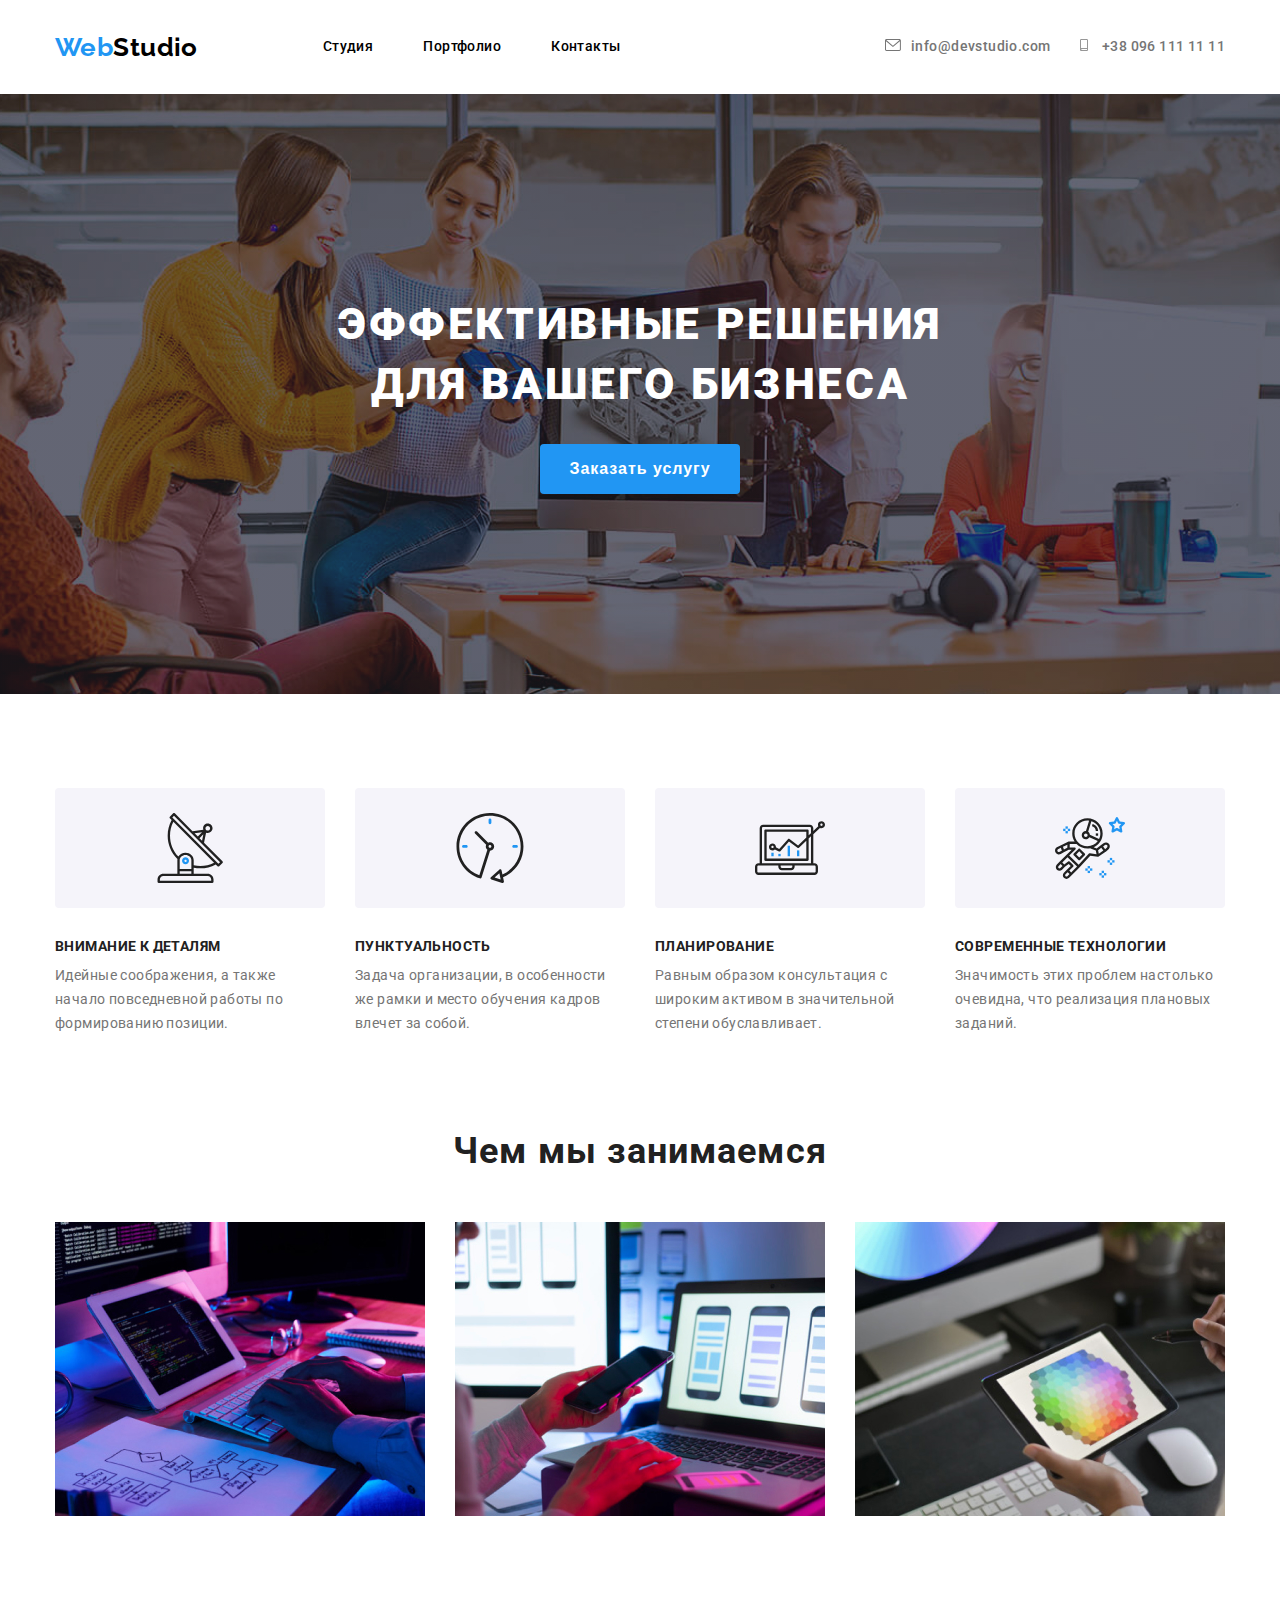
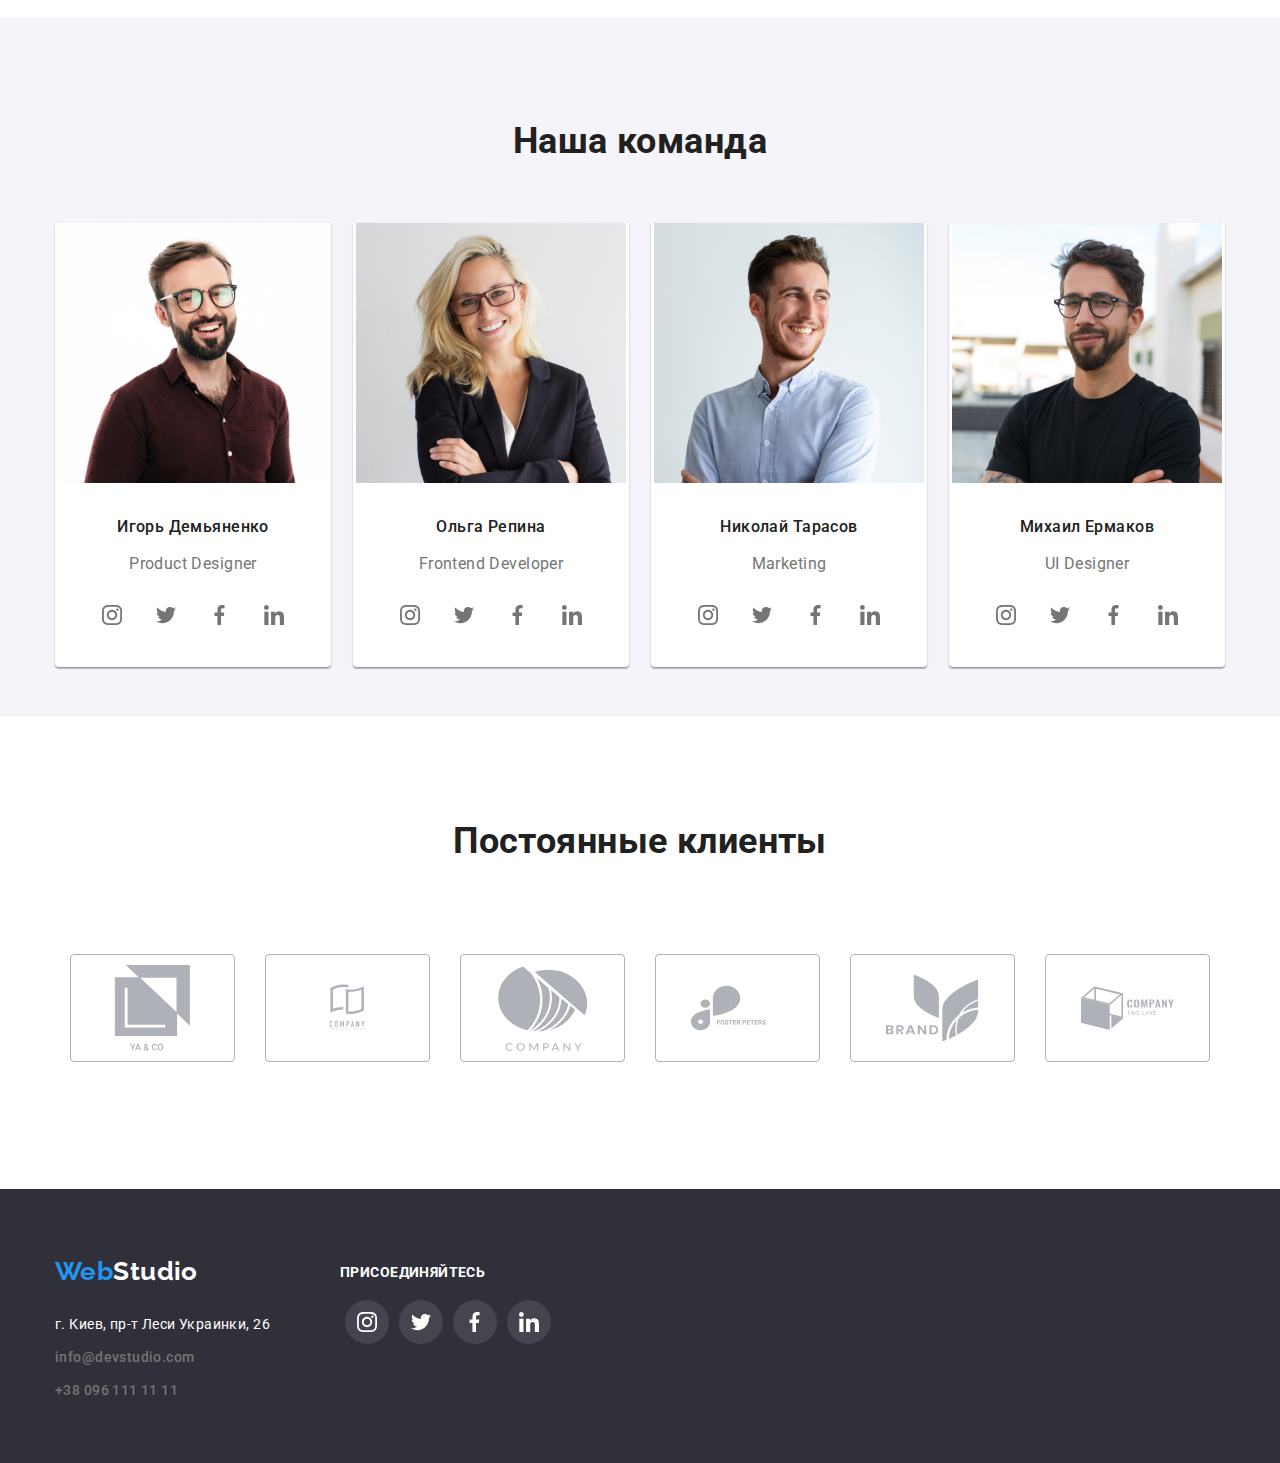
==== index.html @ 5dfc267c "Initial commit" ====
<!DOCTYPE html>
<html lang="en">
<head>
    <meta charset="UTF-8">
    <meta http-equiv="X-UA-Compatible" content="IE=edge">
    <meta name="viewport" content="width=device-width, initial-scale=1.0">
    <title>KekStudio v2</title>
    <link rel="preconnect" href="https://fonts.googleapis.com">
    <link rel="preconnect" href="https://fonts.gstatic.com" crossorigin>
    <link href="https://fonts.googleapis.com/css2?family=Raleway:wght@700&family=Roboto:wght@400;500;700;900&display=swap"
        rel="stylesheet">
    <link rel="stylesheet" href="./css/reset.css">
    <link rel="stylesheet" href="./css/styles.css">
</head>
<body>
    <!-- HEADER -->
    <header class="header">
        <div class="header-inside">
            <nav class="webstudio-inline">
                <a class="webstudio" href="./index.html"><span class="web-blue">Web</span>Studio</a>
                <ul class="navigation">
                    <li><a class="nav-item" href="">Студия</a></li>
                    <li><a class="nav-item" href="./portfolio.html">Портфолио</a></li>
                    <li><a class="nav-item" href="">Контакты</a></li>
                </ul>
            </nav>
            <ul class="address-header">
                <li><a class="email" href="mailto:info@devstudio.com"><svg class="svgsmall">
                    <use href="./img/svgs/sprunk.svg#icon-email"></use>
                </svg>info@devstudio.com</a></li>
                <li><a class="email" href="callto:380961111111"><svg class="svgsmall">
                    <use href="./img/svgs/sprunk.svg#icon-callto"></use>
                </svg>+38 096 111 11 11</a></li>
            </ul>
        </div>
    </header>
    <!-- SOLUTIONS FOR BUISNESS -->
    <section class="solutions">
        <div class="solutions-inside">
            <h1 class="solutions-text">Эффективные решения для вашего бизнеса</h1>
            <button class="solutions-button" type="button">Заказать услугу</button>
        </div>
    </section>
    <!-- WHAT WE DO -->

    <section class="whatWeDo">
        <div class="whatWeDo-inside">
            <!-- 4 horizontal texts -->
            <ul class="sometexts">
                <li class="sometexts-item">
                    <div class="sometexts-item-fill">
                        <svg class="horiz-texts-svgs">
                            <use href="./img/svgs/sprunk.svg#icon-Group1"></use>
                        </svg>
                    </div>
                    <h3 class="st-head">Внимание к деталям</h3>
                    <p>Идейные соображения, а также начало повседневной работы по формированию позиции.</p>
                </li>
                <li class="sometexts-item">
                    <div class="sometexts-item-fill">
                        <svg class="horiz-texts-svgs">
                            <use href="./img/svgs/sprunk.svg#icon-clock-11"></use>
                        </svg>
                    </div>
                    <h3 class="st-head">Пунктуальность</h3>
                    <p>Задача организации, в особенности же рамки и место обучения кадров влечет за собой.</p>
                </li>
                <li class="sometexts-item">
                    <div class="sometexts-item-fill">
                        <svg class="horiz-texts-svgs">
                            <use href="./img/svgs/sprunk.svg#icon-diagram-11"></use>
                        </svg>
                    </div>
                    <h3 class="st-head">Планирование</h3>
                    <p>Равным образом консультация с широким активом в значительной степени обуславливает.</p>
                </li>
                <li class="sometexts-item">
                    <div class="sometexts-item-fill">
                        <svg class="horiz-texts-svgs">
                            <use href="./img/svgs/sprunk.svg#icon-astronaut-11"></use>
                        </svg>
                    </div>
                    <h3 class="st-head">Современные технологии</h3>
                    <p>Значимость этих проблем настолько очевидна, что реализация плановых заданий.</p>
                </li>
                
            </ul>
            <!-- what we do text -->
            <h2 class="wwd-text">Чем мы занимаемся</h2>
            <!-- 3 pics -->
            <ul class="pics">
                <li><img src="./img/pics1.jpg" alt="pic" width="370"></li>
                <li><img src="./img/pics2.jpg" alt="pic" width="370"></li>
                <li><img src="./img/pics3.jpg" alt="r u rly read this" width="370"></li>
            </ul>
        </div>
    </section>
    <!-- DREAM TEAM -->
    <section class="dreamTeam">
        <div class="dreamTeam-inside">
            <h2 class="dt-text">Наша команда</h2>
            <ul class="bobs">
                <li class="bobs-item" >
                    <img src="./img/bob1.jpg" width="270" alt="kek">
                    <div class="bobs-text">   
                        <p class="bobs-header">Игорь Демьяненко</p>
                        <p class="bt-work">Product Designer</p>
                        <!-- social links list -->
                        <ul class="social-list">
                            <li class="sl-item">
                                <a href="#" class="social-list-link">
                                    <svg class="sl-class">
                                        <use href="./img/svgs/sprunk.svg#icon-instagram"></use>
                                    </svg>
                                </a>
                            </li>
                            <li class="sl-item">
                                <a href="#" class="social-list-link">
                                    <svg class="sl-class">
                                        <use href="./img/svgs/sprunk.svg#icon-twitter"></use>
                                    </svg>
                                </a>
                            </li>
                            <li class="sl-item">
                                <a href="#" class="social-list-link">
                                    <svg class="sl-class">
                                        <use href="./img/svgs/sprunk.svg#icon-fbook"></use>
                                    </svg>
                                </a>
                            </li>
                            <li class="sl-item">
                                <a href="#" class="social-list-link">
                                    <svg class="sl-class">
                                        <use href="./img/svgs/sprunk.svg#icon-linkedin"></use>
                                    </svg>
                                </a>
                            </li>
                        </ul>
                    </div>
                </li>
                <li class="bobs-item" >
                    <img src="./img/bob2.jpg" width="270" alt="heh">
                    <div class="bobs-text">
                    <p class="bobs-header">Ольга Репина</p>
                    <p class="bt-work">Frontend Developer</p>
                    <!-- social links list -->
                    <ul class="social-list">
                        <li class="sl-item">
                            <a href="#" class="social-list-link">
                                <svg class="sl-class">
                                    <use href="./img/svgs/sprunk.svg#icon-instagram"></use>
                                </svg>
                            </a>
                        </li>
                        <li class="sl-item">
                            <a href="#" class="social-list-link">
                                <svg class="sl-class">
                                    <use href="./img/svgs/sprunk.svg#icon-twitter"></use>
                                </svg>
                            </a>
                        </li>
                        <li class="sl-item">
                            <a href="#" class="social-list-link">
                                <svg class="sl-class">
                                    <use href="./img/svgs/sprunk.svg#icon-fbook"></use>
                                </svg>
                            </a>
                        </li>
                        <li class="sl-item">
                            <a href="#" class="social-list-link">
                                <svg class="sl-class">
                                    <use href="./img/svgs/sprunk.svg#icon-linkedin"></use>
                                </svg>
                            </a>
                        </li>
                    </ul>
                    </div>
                </li>
                <li class="bobs-item" >
                    <img src="./img/bob3.jpg" width="270" alt="mm">
                    <div class="bobs-text">
                    <p class="bobs-header">Николай Тарасов</p>
                    <p class="bt-work">Marketing</p>
                    <!-- social links list -->
                    <ul class="social-list">
                        <li class="sl-item">
                            <a href="#" class="social-list-link">
                                <svg class="sl-class">
                                    <use href="./img/svgs/sprunk.svg#icon-instagram"></use>
                                </svg>
                            </a>
                        </li>
                        <li class="sl-item">
                            <a href="#" class="social-list-link">
                                <svg class="sl-class">
                                    <use href="./img/svgs/sprunk.svg#icon-twitter"></use>
                                </svg>
                            </a>
                        </li>
                        <li class="sl-item">
                            <a href="#" class="social-list-link">
                                <svg class="sl-class">
                                    <use href="./img/svgs/sprunk.svg#icon-fbook"></use>
                                </svg>
                            </a>
                        </li>
                        <li class="sl-item">
                            <a href="#" class="social-list-link">
                                <svg class="sl-class">
                                    <use href="./img/svgs/sprunk.svg#icon-linkedin"></use>
                                </svg>
                            </a>
                        </li>
                    </ul>
                    </div>
                </li>
                <li class="bobs-item" >
                    <img src="./img/bob4.jpg" width="270" alt="no">
                    <div class="bobs-text">
                    <p class="bobs-header">Михаил Ермаков</p>
                    <p class="bt-work">UI Designer</p>
                    <!-- social links list -->
                    <ul class="social-list">
                        <li class="sl-item">
                            <a class="social-list-link" href="#">
                                <svg class="sl-class">
                                    <use href="./img/svgs/sprunk.svg#icon-instagram"></use>
                                </svg>
                            </a>
                        </li>
                        <li class="sl-item">
                            <a href="#" class="social-list-link">
                                <svg class="sl-class">
                                    <use href="./img/svgs/sprunk.svg#icon-twitter"></use>
                                </svg>
                            </a>
                        </li>
                        <li class="sl-item">
                            <a href="#" class="social-list-link">
                                <svg class="sl-class">
                                    <use href="./img/svgs/sprunk.svg#icon-fbook"></use>
                                </svg>
                            </a>
                        </li>
                        <li class="sl-item">
                            <a href="#" class="social-list-link">
                                <svg class="sl-class">
                                    <use href="./img/svgs/sprunk.svg#icon-linkedin"></use>
                                </svg>
                            </a>
                        </li>
                    </ul>
                    </div>
                </li>
            </ul>
        </div>
    </section>
    <!-- CLIENTS -->
    <section>
        <div>
            <h2 class="header-clients">Постоянные клиенты</h2>
            <ul class="clients-list">
                <li class="cl-list-item">
                    <svg class="clients-item">
                        <use href="./img/svgs/sprunk.svg#icon-company1"></use>
                    </svg>
                </li>
                <li class="cl-list-item">
                    <svg class="clients-item">
                        <use href="./img/svgs/sprunk.svg#icon-company2"></use>
                    </svg>
                </li>
                <li class="cl-list-item">
                    <svg class="clients-item">
                        <use href="./img/svgs/sprunk.svg#icon-company3"></use>
                    </svg>
                </li>
                <li class="cl-list-item">
                    <svg class="clients-item">
                        <use href="./img/svgs/sprunk.svg#icon-company4"></use>
                    </svg>
                </li>
                <li class="cl-list-item">
                    <svg class="clients-item">
                        <use href="./img/svgs/sprunk.svg#icon-company5"></use>
                    </svg>
                </li>
                <li class="cl-list-item">
                    <svg class="clients-item">
                        <use href="./img/svgs/sprunk.svg#icon-company6"></use>
                    </svg>
                </li>
            </ul>
        </div>
    </section>
    <!-- FOOTER -->
    <footer class="footer">
        <div class="footer-inside">
            <div class="footer-adresses">
                <a class="webstudio white" href="./index.html"><span class="web-blue">Web</span>Studio</a>
                <address class="address"><a class="white" href="https://www.google.com/maps/place/%D0%B1%D1%83%D0%BB.+%D0%9B%D0%B5%D1%81%D0%B8+%D0%A3%D0%BA%D1%80%D0%B0%D0%B8%D0%BD%D0%BA%D0%B8,+26,+%D0%9A%D0%B8%D0%B5%D0%B2,+02000/data=!4m2!3m1!1s0x40d4cf0e033ecbe9:0x57a4dffefec77da0?sa=X&ved=2ahUKEwjTja6EwPP2AhXPwosKHU-XCiwQ8gF6BAgHEAE">г. Киев, пр-т Леси Украинки, 26</a></address>
                <a class="email ending" href="mailto:info@devstudio.com">info@devstudio.com</a>
                <a class="email" href="callto:380961111111">+38 096 111 11 11</a>
            </div>
            <div class="footer-socials">
                <!-- social links list -->
                <p class="fsoc-text">присоединяйтесь</p>
                <ul class="social-list-footer">
                    <li class="sl-item-footer">
                        <a href="#" class="sl-link-footer">
                            <svg class="sl-class-footer">
                                <use href="./img/svgs/sprunk.svg#icon-instagram"></use>
                            </svg>
                        </a>
                    </li>
                    <li class="sl-item-footer">
                        <a href="#" class="sl-link-footer">
                            <svg class="sl-class-footer">
                                <use href="./img/svgs/sprunk.svg#icon-twitter"></use>
                            </svg>
                        </a>
                    </li>
                    <li class="sl-item-footer">
                        <a href="#" class="sl-link-footer">
                            <svg class="sl-class-footer">
                                <use href="./img/svgs/sprunk.svg#icon-fbook"></use>
                            </svg>
                        </a>
                    </li>
                    <li class="sl-item-footer">
                        <a href="#" class="sl-link-footer">
                            <svg class="sl-class-footer">
                                <use href="./img/svgs/sprunk.svg#icon-linkedin"></use>
                            </svg>
                        </a>
                    </li>
                </ul>
            </div>
        </div>
    </footer>
</body>
</html>
---- css/styles.css ----
/* HEADER */
:root {
  --blue-color: #2196f3;
  --gray-color: #757575;
}
body {
  font-family: "Roboto";
  font-size: 14px;
  line-height: 1.7;
  color: #757575;
  letter-spacing: 0.03em;
}
a {
  text-decoration: none;
  color: black;
}

.header {
  padding: 25px 0;
}

.header-inside {
  max-width: 1170px;
  margin: 0 auto;
  /* padding: 25px 0; */
  display: flex;
  justify-content: space-between;
  flex-wrap: wrap;
}
.webstudio-inline {
  display: flex;
  flex-wrap: wrap;
}
.webstudio {
  font-family: "Raleway";
  font-style: normal;
  font-weight: 700;
  font-size: 26px;
}
.web-blue {
  color: var(--blue-color);
}
.navigation {
  margin-left: 100px;
  display: flex;
  justify-content: space-between;
  align-items: center;
}
.nav-item {
  margin: 0 25px 0 25px;
  font-weight: 500;
  transition: 0.5s;
}
.nav-item:hover {
  color: var(--blue-color);
}
.address-header {
  color: var(--gray-color);
  width: 340px;
  display: flex;
  justify-content: space-between;
  align-items: center;
}
.email {
  color: var(--gray-color);
  transition: 0.5s;
  font-weight: 500;
}
.email:hover {
  color: var(--blue-color);
}
.email:hover .svgsmall {
  fill: var(--blue-color)
}
.svgsmall {
  width: 16px;
  height: 12px;
  display: inline;
  margin-right: 10px;
  transition: 0.5s;
  fill: var(--gray-color)
}
/* SOLUTIONS FOR BUISNESS */
.solutions {
  display: flex;
  justify-content: center;
  height: 600px;
  background: linear-gradient(rgba(47, 48, 58, 0.4), rgba(47, 48, 58, 0.4)), url(../img/bgi.jpg) center/cover no-repeat ;
  background-color: ;
  padding: 200px 0;
}
.solutions-inside {
  max-width: 700px;
  text-align: center;
}
.solutions-text {
  text-transform: uppercase;
  font-weight: 900;
  font-size: 44px;
  line-height: 60px;
  color: white;
  letter-spacing: 0.06em;
}
.solutions-button {
  background-color: var(--blue-color);
  color: white;
  font-weight: 700;
  font-size: 16px;
  width: 200px;
  height: 50px;
  letter-spacing: 0.06em;
  margin-top: 30px;
  cursor: pointer;
  border-radius: 4px;
  border: 0px;
}

/* WHAT WE DO */
.whatWeDo {
  padding-bottom: 94px;
}
.whatWeDo-inside {
  max-width: 1170px;
  margin: 0 auto;
  padding-top: 94px;
}
/* 4 hor texts */
.sometexts {
  display: flex;
  justify-content: space-between;
}
.sometexts-item {
  max-width: 270px;
}
.sometexts-item-fill {
  width: 270px;
  height: 120px;
  border-radius: 4px;
  background-color: #F5F4FA;
  display: flex;
  justify-content: center;
  align-items: center;
  margin-bottom: 30px;
  }
.horiz-texts-svgs {
  height: 70px;
  }
.icon {
  display: inline-block;
  width: 70px;
  height: 70px;
}
.st-head {
  margin-bottom: 10px;
  font-weight: 700;
  line-height: 16px;
  letter-spacing: 0.03em;
  text-transform: uppercase;
  color: #212121;
}
/* wh we do text*/
.wwd-text {
  font-weight: 700;
  font-size: 36px;
  line-height: 42px;
  text-align: center;
  letter-spacing: 0.03em;
  color: #212121;
  margin-top: 94px;
}
/* 3 pics */
.pics {
  flex-wrap: wrap;
  margin-top: 50px;
  display: flex;
  justify-content: space-between;
}
/* DREAM TEAM */
.dreamTeam {
  background-color: #f5f4fa;
  padding-top: 94px;
  padding-bottom: 50px;
}
.dreamTeam-inside {
  max-width: 1170px;
  margin: 0 auto;
}
.dt-text {
  font-weight: 700;
  font-size: 36px;
  color: #212121;
  text-align: center;
  margin: 0px 0 50px 0;
}
.bobs {
  display: flex;
  flex-wrap: wrap;
  justify-content: space-between;
}
.bobs-item {

  display: flex;
  flex-direction: column;
  align-items: center;
  width: fit-content;
  box-shadow: 0px 1px 3px rgba(0, 0, 0, 0.12), 0px 1px 1px rgba(0, 0, 0, 0.14),
    0px 2px 1px rgba(0, 0, 0, 0.2);
  border-radius: 0px 0px 4px 4px;
  background-color: white;
}
.bobs-header {
  font-weight: 500;
  font-size: 16px;
  color: #212121;
}
.bobs-text {
  display: flex;
  flex-direction: column;
  align-items: center;
  padding: 30px 30px;
}
.bt-work {
  font-size: 16px;
  margin-top: 10px;
}
.social-list {
  margin-top: 16px;
  display: flex;
  justify-content: space-between;
}
.sl-item {
  margin: 0 5px;
  border-radius: 50%;
}
.social-list-link {
  
  height: 44px;
  width: 44px;
  display: flex;
  justify-content: center;
  align-items: center;
}
.sl-class {
  width: 20px;
  height: 20px;
  /* margin-top: 7px; */
  fill: #757575;
}
.sl-item:hover {
  background-color: var(--blue-color);
}

.social-list-link:hover .sl-class {
  fill: white;
}



/* CLIENTS */

.header-clients {
  font-weight: 700;
  font-size: 36px;
  color: #212121;
  text-align: center;
  margin-top: 94px;
}
.clients-list {
  display: flex;
  justify-content: space-between;
  max-width: 1170px;
  margin: 0 auto;
  margin-top: 50px;
  margin-bottom: 95px;
}
.clients-item {
  height: 50%;
  width: 50%;
  border: 1px solid #AFB1B8;
  border-radius: 4px;
  padding: 10px 35px;
  margin: 0 15px;
  fill: #AFB1B8;
  transition: 0.5s;
}
.clients-item:hover {
  fill: var(--blue-color);
  border-color: var(--blue-color);
}
.cl-list-item {
  display: flex;
  justify-content: center;
  align-items: center;
}


/* FOOTER */
.footer {
  background-color: #2f303a;
  padding: 60px 0;
}
.footer-inside {
  max-width: 1170px;
  display: flex;
  margin: 0 auto;
  
}
.footer-adresses {
  display: flex;
  flex-direction: column;
  justify-content: space-between;

}
.address {
  margin-top: 20px;
  color: white;
}
.ending {
  margin: 9px 0;
}
.white {
  color: white;
}
.footer-socials {
  margin: 15px 0 0 70px;
}
.fsoc-text {
  font-weight: 700;
  line-height: 16px;
  letter-spacing: 0.03em;
  text-transform: uppercase;
  color: #FFFFFF;
  margin-bottom: 20px;
}
.social-list-footer {
  display: flex;
  
}
.sl-item-footer {
  display: flex;
  justify-content: center;
  align-items: center;
  width: 44px;
  height: 44px;
  background-color: rgba(255, 255, 255, 0.1);
  margin: 0 5px;
  fill: white;
  border-radius: 50%;
}
.sl-link-footer {
  margin-top: 5px;
}
.sl-class-footer {
  margin-top: 3px;
  width: 20px;
  height: 20px;
}
.sl-item-footer:hover {
  background-color: var(--blue-color);
}
/* PORTFOLIO */
.portfolio-main {
  padding-top: 94px;
}
.portfolio-inside {
  max-width: 1170px;
  margin: 0 auto;
  padding-bottom: 94px;
}
.pf-buttons {
  display: flex;
  width: fit-content;
  margin: 0 auto;
}
.pf-button {
  color: #2f303a;
  padding: 13px 22px;
  margin: 8px;
  background-color: #f5f4fa;
  border-radius: 4px;
  border: 0;
  margin-bottom: 50px;
  cursor: pointer;
  transition: 0.5s;
  font-weight: 700;
  font-size: 16px;
  box-shadow: 0px 3px 1px rgba(0, 0, 0, 0.1),
  0px 1px 2px rgba(0, 0, 0, 0.08),
  0px 2px 2px rgba(0, 0, 0, 0.12);
}
.pf-button:hover {
  background-color: var(--blue-color);
  color: #f5f4fa;
}
.pf-pics {
  display: flex;
  justify-content: space-between;
  flex-wrap: wrap;
}
.pf-item {
  background: #ffffff;
  border: 1px solid #eeeeee;
  box-sizing: border-box;
  margin: 15px 0;
}
.pf-text {
  padding: 20px 24px;
}

.pf-header {
  font-family: "Roboto";
  font-style: normal;
  font-weight: 700;
  font-size: 18px;
  line-height: 36px;
  letter-spacing: 0.06em;
  color: #212121;
}
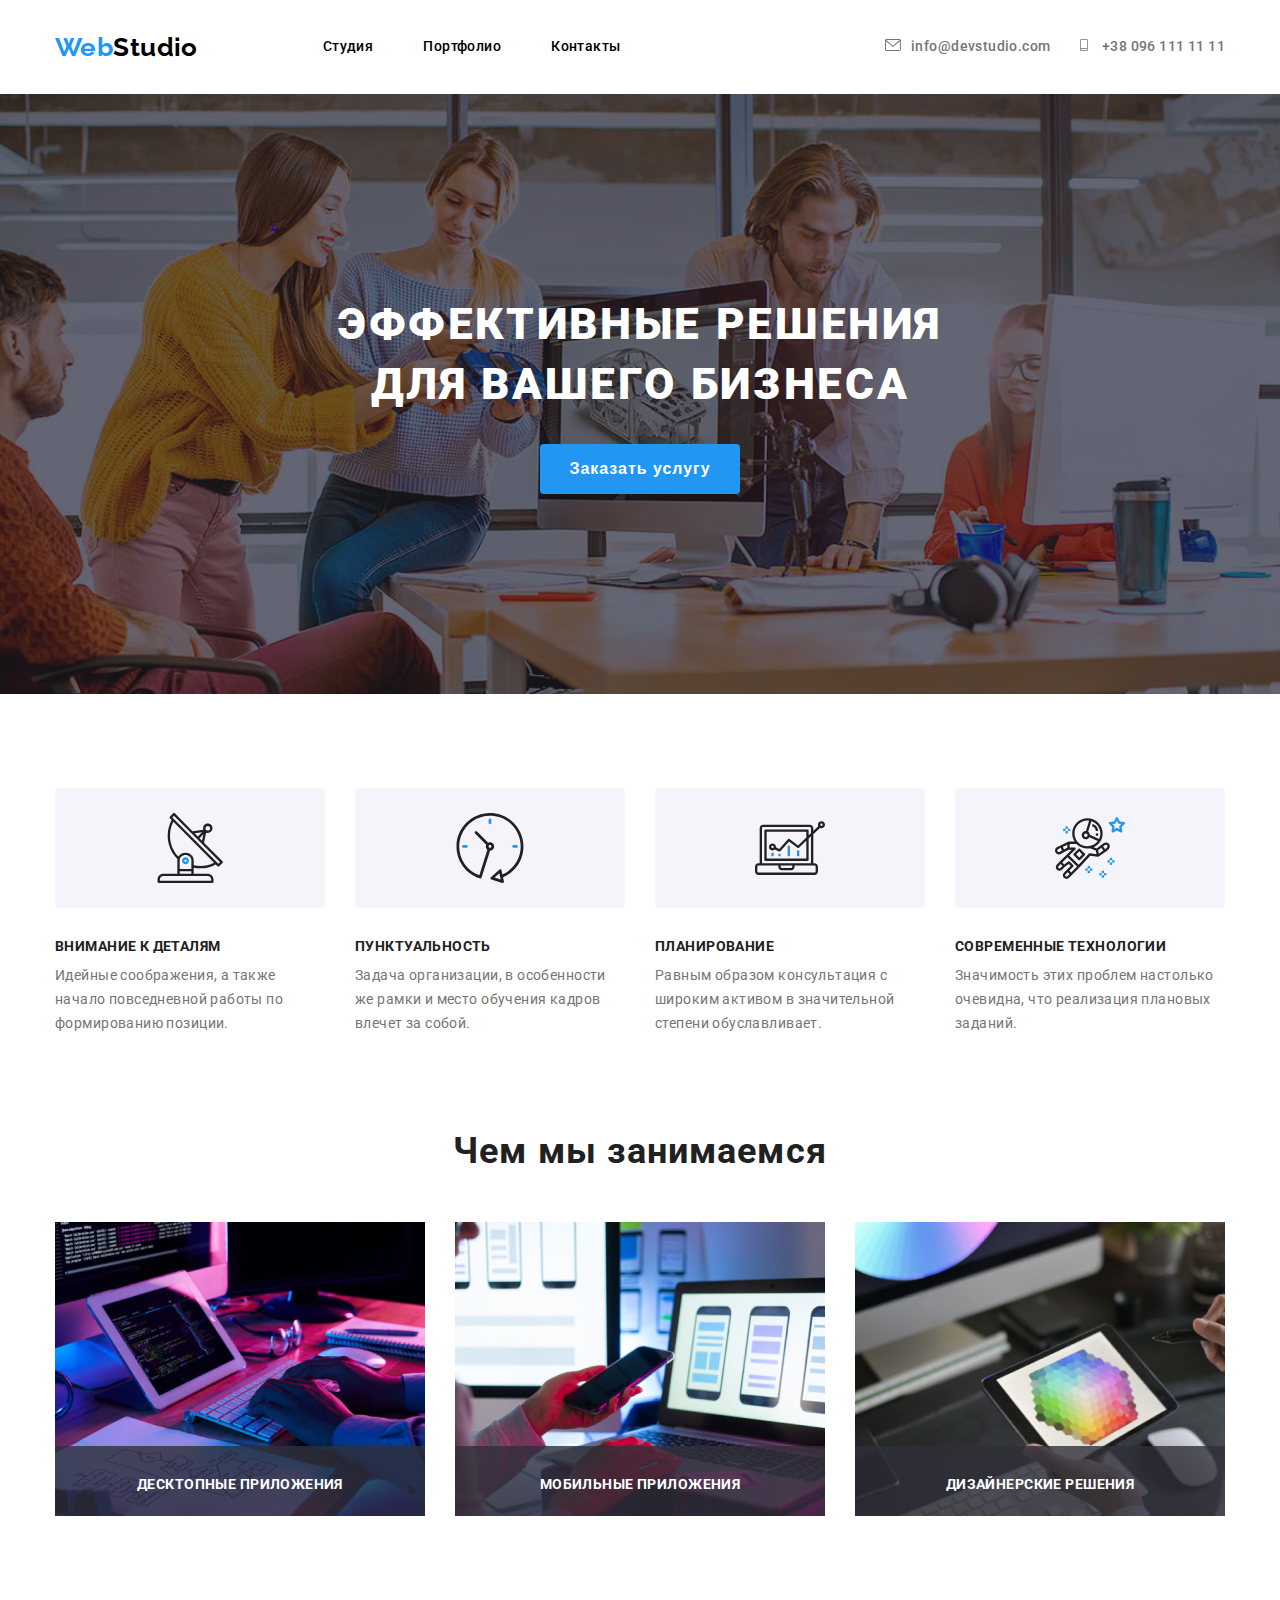
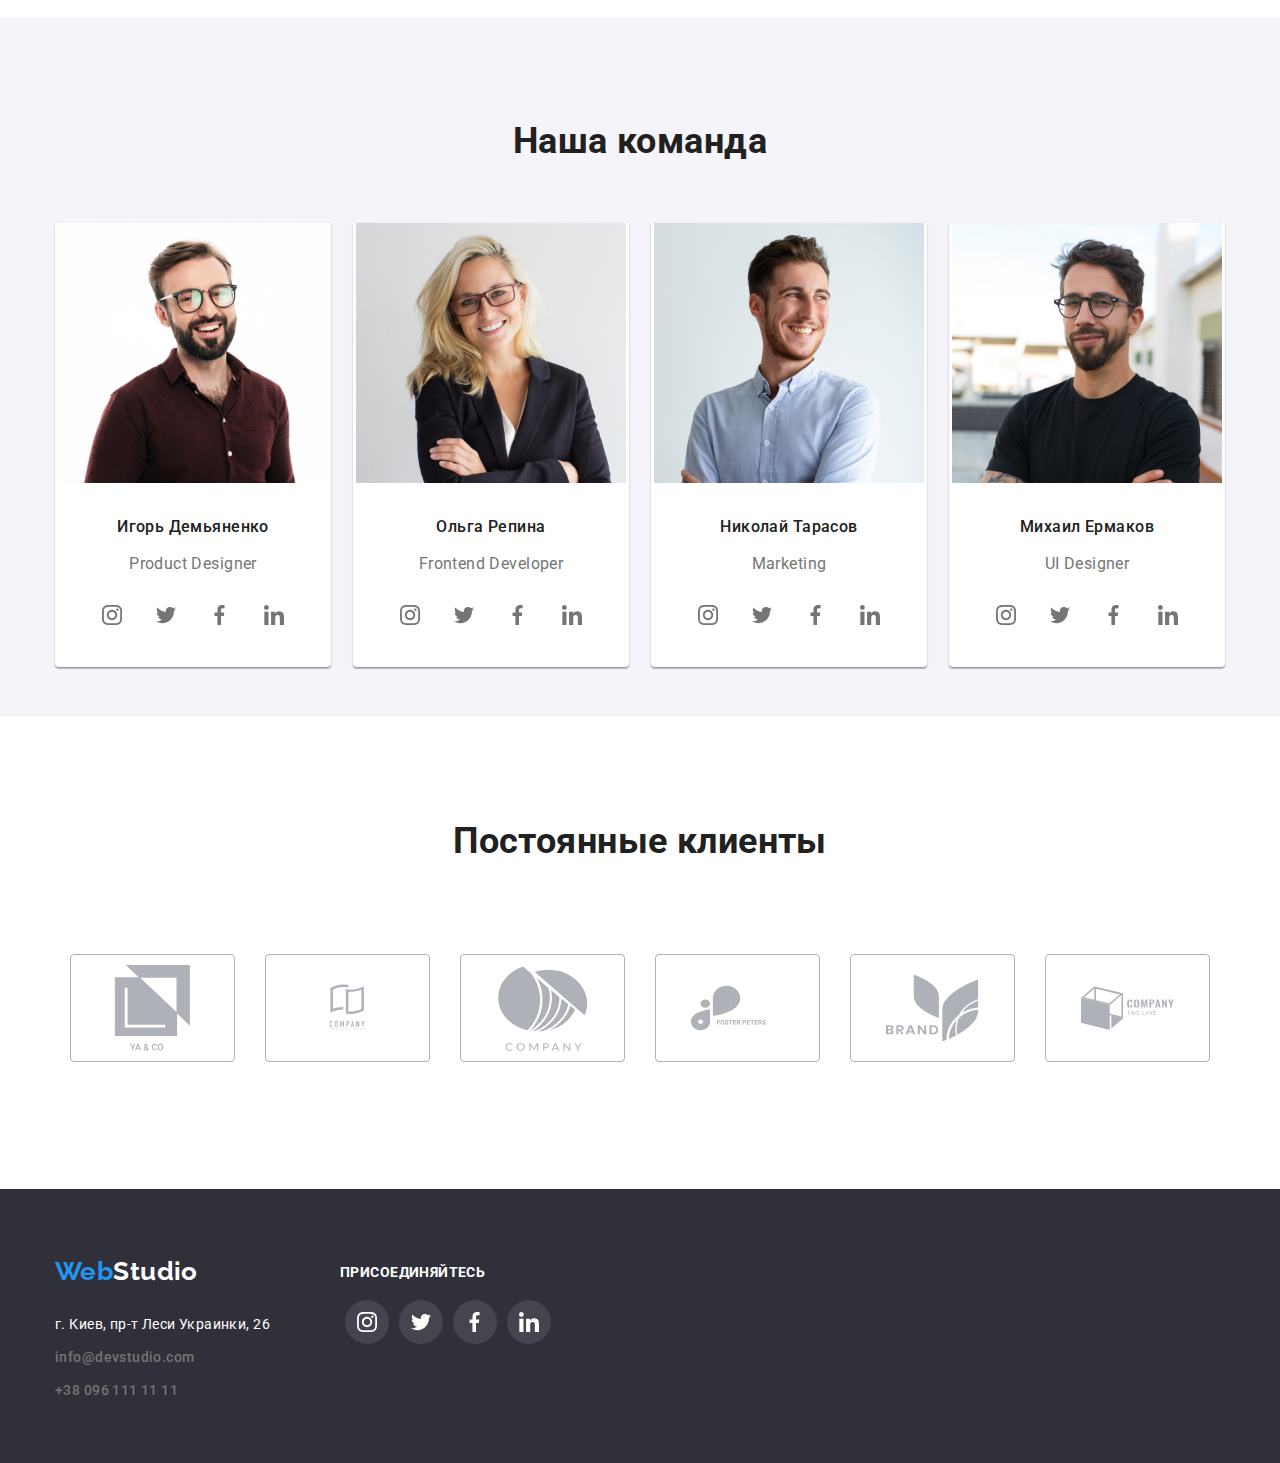
==== commit 77dae273: "v1 0" ====
--- a/index.html
+++ b/index.html
@@ -38,7 +38,12 @@
     <section class="solutions">
         <div class="solutions-inside">
             <h1 class="solutions-text">Эффективные решения для вашего бизнеса</h1>
-            <button class="solutions-button" type="button">Заказать услугу</button>
+            <button class="solutions-button" type="button" data-modal-open>Заказать услугу</button>
+        </div>
+        <div class="backdrop is-hidden" data-modal >
+            <div class="modal">
+                <div class="modal-close" data-modal-close></div>
+            </div>
         </div>
     </section>
     <!-- WHAT WE DO -->
@@ -89,9 +94,9 @@
             <h2 class="wwd-text">Чем мы занимаемся</h2>
             <!-- 3 pics -->
             <ul class="pics">
-                <li><img src="./img/pics1.jpg" alt="pic" width="370"></li>
-                <li><img src="./img/pics2.jpg" alt="pic" width="370"></li>
-                <li><img src="./img/pics3.jpg" alt="r u rly read this" width="370"></li>
+                <li class="pics-item"><img class="pics-img" src="./img/pics1.jpg" alt="pic" width="370"><div class="pics-text">Десктопные приложения</div></li>
+                <li class="pics-item"><img class="pics-img" src="./img/pics2.jpg" alt="pic" width="370"><div class="pics-text">Мобильные приложения</div></li>
+                <li class="pics-item"><img class="pics-img" src="./img/pics3.jpg" alt="r u rly read this" width="370"><div class="pics-text">Дизайнерские решения</div></li>
             </ul>
         </div>
     </section>
@@ -338,5 +343,6 @@
             </div>
         </div>
     </footer>
+    <script src="./js/modal.js"></script>
 </body>
 </html>--- a/css/styles.css
+++ b/css/styles.css
@@ -86,7 +86,7 @@
   justify-content: center;
   height: 600px;
   background: linear-gradient(rgba(47, 48, 58, 0.4), rgba(47, 48, 58, 0.4)), url(../img/bgi.jpg) center/cover no-repeat ;
-  background-color: ;
+  background-color: rgba(0, 0, 0, 0.1);
   padding: 200px 0;
 }
 .solutions-inside {
@@ -114,7 +114,70 @@
   border-radius: 4px;
   border: 0px;
 }
-
+/* modal window */
+.is-hidden {
+  visibility: hidden;
+  opacity: 0;
+}
+.backdrop {
+  position: fixed;
+  display: flex;
+  justify-content: center;
+  align-items: center;
+  width: 100%;
+  height: 100%;
+  top: 0;
+  left: 0;
+  background-color: rgba(0, 0, 0, 0.4);
+}
+.modal {
+  position: relative;
+  height: 581px;
+  width: 528px;
+  padding: 40px;
+  background-color: #fff;
+  
+}
+.modal-close {
+  position: absolute;
+  width: 30px;
+  height: 30px;
+  top: 30px;
+  right: 30px;
+  border: 1px solid rgba(0, 0, 0, 0.1);
+  border-radius: 50%;
+}
+.modal-close::before {
+  content: '';
+  display: inline-block;
+  position: absolute;
+  width: 18px;
+  height: 2px;
+  top: 13px;
+  right: 5px;
+  background-color: rgba(0, 0, 0, 0.1);
+  transform: rotate(45deg);
+}
+
+.modal-close::after {
+  content: '';
+  display: inline-block;
+  position: absolute;
+  width: 18px;
+  height: 2px;
+  top: 13px;
+  right: 5px;
+  background-color: rgba(0, 0, 0, 0.1);
+  transform: rotate(-45deg);
+}
+
+.modal-close:hover {
+  background-color: var(--blue-color);
+}
+
+.modal-close-btn::after {
+  
+}
 /* WHAT WE DO */
 .whatWeDo {
   padding-bottom: 94px;
@@ -174,6 +237,21 @@
   margin-top: 50px;
   display: flex;
   justify-content: space-between;
+}
+.pics-item {
+  position: relative;
+}
+.pics-text {
+  position: absolute;
+  width: 370px;
+  height: 70px;
+  text-align: center;
+  color: #fff;
+  font-weight: 700;
+  bottom: 7px;
+  padding: 27px 0;
+  text-transform: uppercase;
+  background-color: rgba(47, 48, 58, 0.8);
 }
 /* DREAM TEAM */
 .dreamTeam {
@@ -402,7 +480,54 @@
   border: 1px solid #eeeeee;
   box-sizing: border-box;
   margin: 15px 0;
-}
+  transition: 250ms;
+  transition-timing-function: cubic-bezier(0.4,
+  0,
+  0.2,
+  1);
+}
+
+.box {
+  position: relative;
+  width: 370px;
+  height: 294px;
+  margin-left: auto;
+  margin-right: auto;
+  background: url(../img/pf1.jpg);
+  overflow: hidden;
+}
+
+.pf-item:hover .overlay {
+  transform: translatey(0);
+}
+.pf-item:hover {
+  box-shadow: 0px 1px 1px rgba(0, 0, 0, 0.12),
+  0px 4px 4px rgba(0, 0, 0, 0.06),
+  1px 4px 6px rgba(0, 0, 0, 0.16);
+}
+.overlay {
+  font-size: 18px;
+  line-height: 28px;
+  letter-spacing: 0.03em;
+  padding: 53px 24px;
+  position: absolute;
+  top: 0;
+  left: 0;
+  width: 100%;
+  height: 100%;
+  background-color: rgba(33, 150, 243, 0.9);
+  transform: translatey(+100%);
+  transition: transform 250ms ease;
+
+}
+
+.overlay>p {
+  color: #fff;
+  padding: 10px;
+  margin: 0;
+  font-size: 18px;
+}
+
 .pf-text {
   padding: 20px 24px;
 }
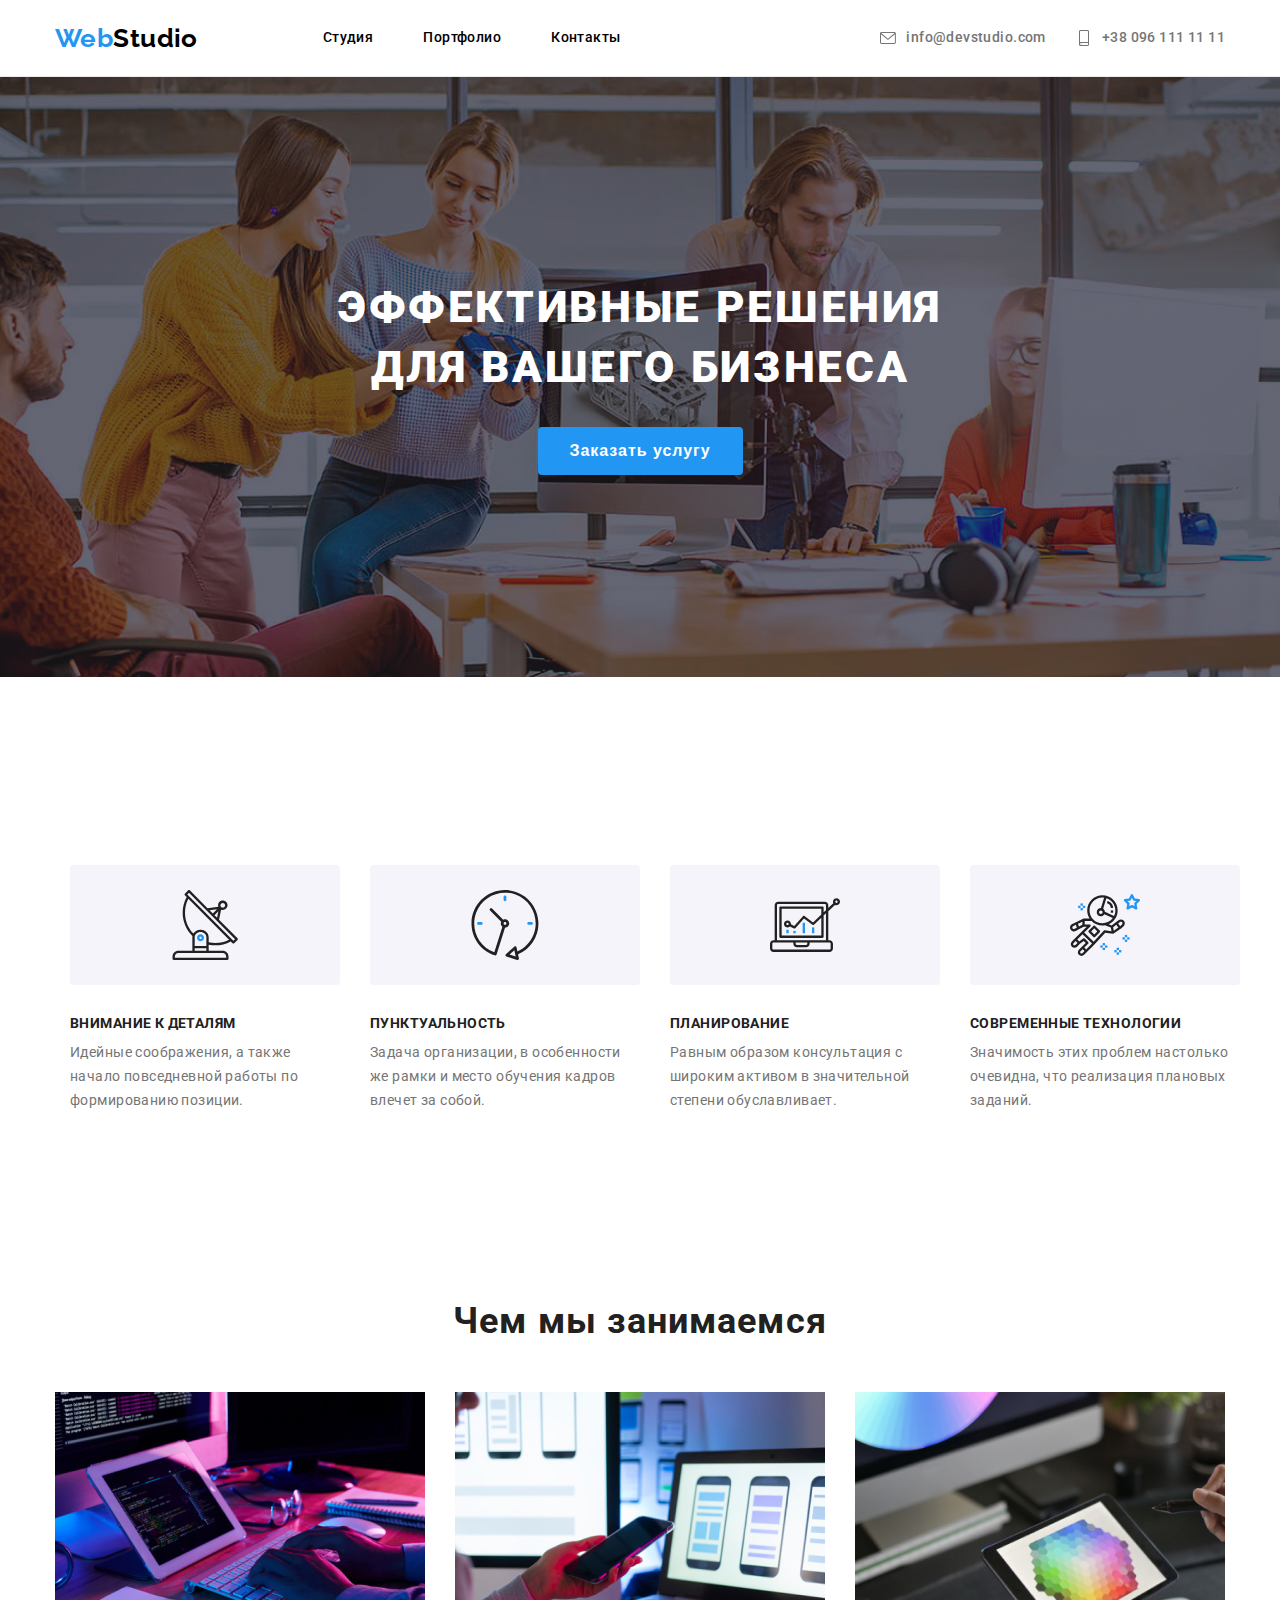
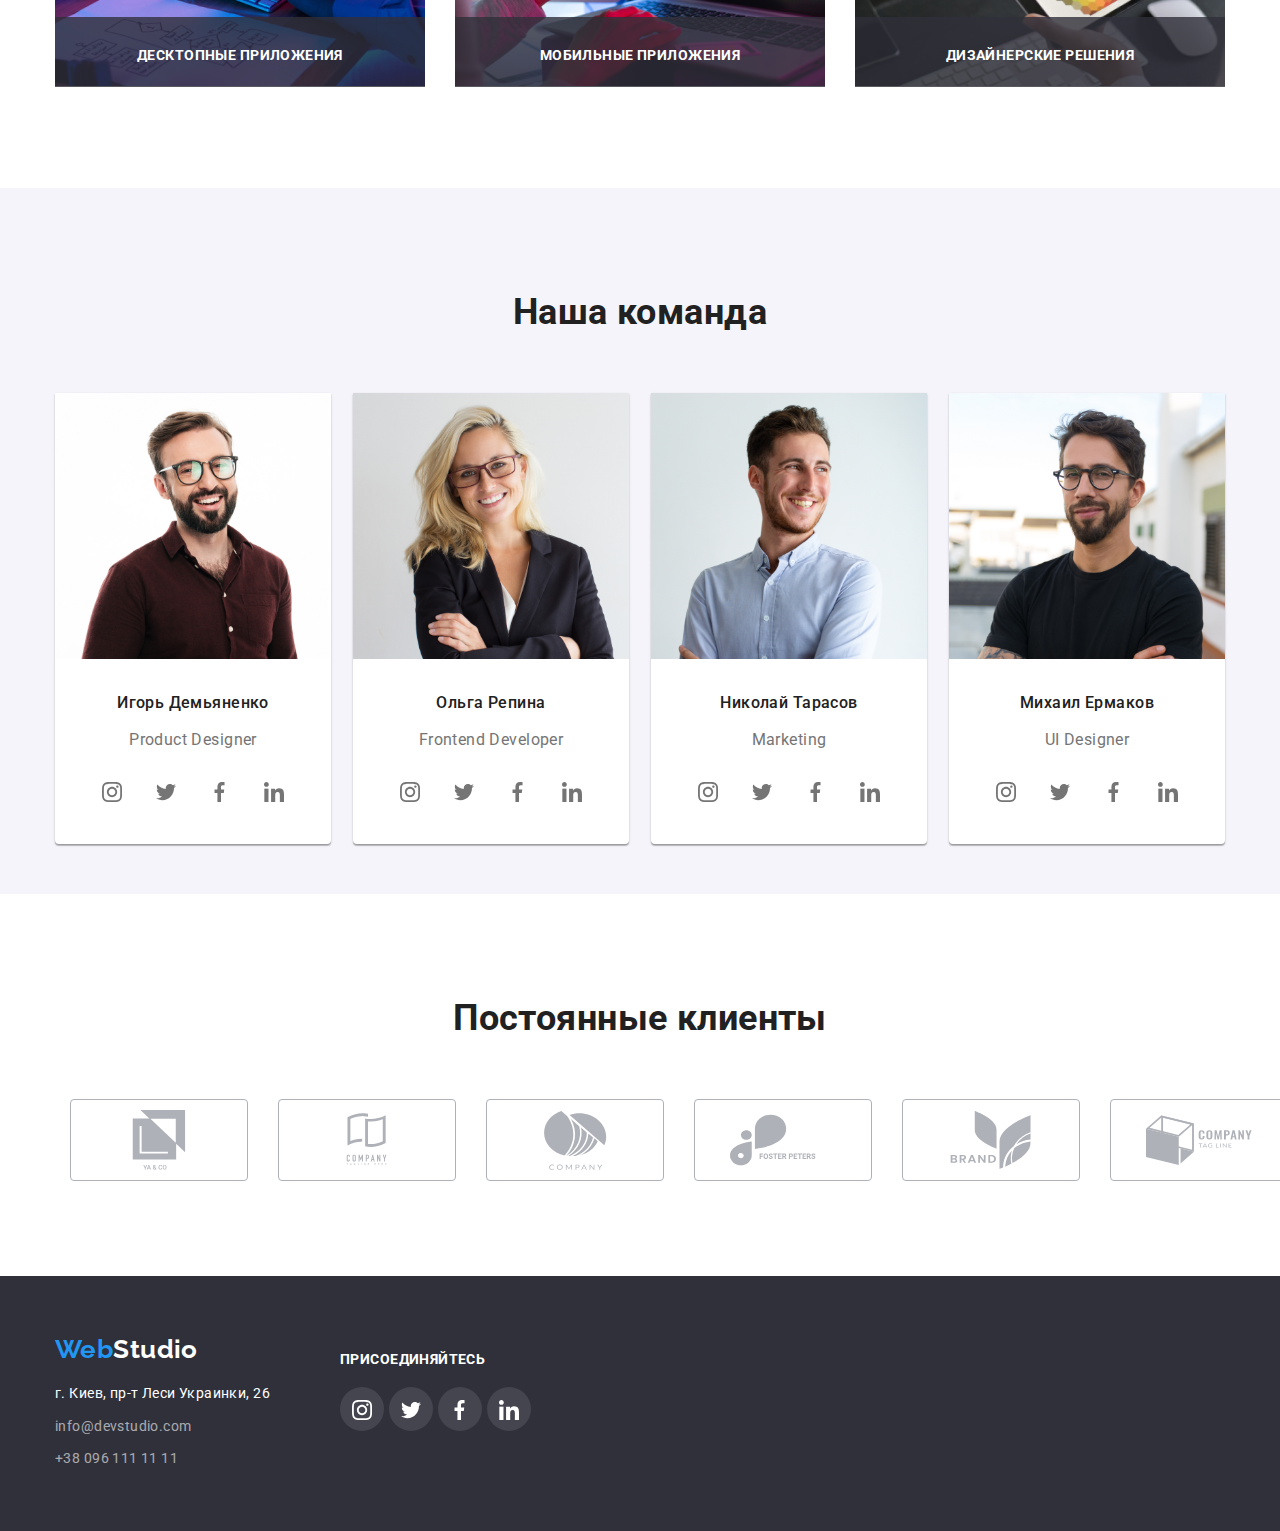
==== commit 08489b97: "v1.1" ====
--- a/index.html
+++ b/index.html
@@ -13,167 +13,182 @@
     <link rel="stylesheet" href="./css/styles.css">
 </head>
 <body>
+
     <!-- HEADER -->
+
     <header class="header">
-        <div class="header-inside">
-            <nav class="webstudio-inline">
-                <a class="webstudio" href="./index.html"><span class="web-blue">Web</span>Studio</a>
-                <ul class="navigation">
-                    <li><a class="nav-item" href="">Студия</a></li>
-                    <li><a class="nav-item" href="./portfolio.html">Портфолио</a></li>
-                    <li><a class="nav-item" href="">Контакты</a></li>
+        <div class="header__container container">
+            <nav class="header__nav">
+                <a class="logo" href="./index.html"><span class="logo__colored">Web</span>Studio</a>
+                <ul class="header__menu">
+                    <li class="header__menu-item" ><a class="header__menu-link" href="./index.html">Студия</a></li>
+                    <li class="header__menu-item" ><a class="header__menu-link" href="./portfolio.html">Портфолио</a></li>
+                    <li class="header__menu-item" ><a class="header__menu-link" href="">Контакты</a></li>
                 </ul>
             </nav>
-            <ul class="address-header">
-                <li><a class="email" href="mailto:info@devstudio.com"><svg class="svgsmall">
+            <ul class="header__address">
+                <li class="header__address-item" ><a class="header__address-link" href="mailto:info@devstudio.com"><svg class="header__address-icon">
                     <use href="./img/svgs/sprunk.svg#icon-email"></use>
                 </svg>info@devstudio.com</a></li>
-                <li><a class="email" href="callto:380961111111"><svg class="svgsmall">
+                <li class="header__address-item" ><a class="header__address-link" href="callto:380961111111"><svg class="header__address-icon">
                     <use href="./img/svgs/sprunk.svg#icon-callto"></use>
                 </svg>+38 096 111 11 11</a></li>
             </ul>
         </div>
     </header>
+
     <!-- SOLUTIONS FOR BUISNESS -->
+
     <section class="solutions">
-        <div class="solutions-inside">
-            <h1 class="solutions-text">Эффективные решения для вашего бизнеса</h1>
-            <button class="solutions-button" type="button" data-modal-open>Заказать услугу</button>
-        </div>
-        <div class="backdrop is-hidden" data-modal >
-            <div class="modal">
-                <div class="modal-close" data-modal-close></div>
-            </div>
+        <div class="solutions__container">
+            <h1 class="solutions__text">Эффективные решения для вашего бизнеса</h1>
+            <button class="solutions__button" type="button" data-modal-open>Заказать услугу</button>
         </div>
     </section>
+
+    <!-- MODAL WNDW -->
+
+    <div class="backdrop is-hidden" data-modal>
+        <div class="modal">
+            <div class="modal-close" data-modal-close></div>
+        </div>
+    </div>
+
     <!-- WHAT WE DO -->
 
-    <section class="whatWeDo">
-        <div class="whatWeDo-inside">
+    <section class="what-we-do">
+        <div class="container">
             <!-- 4 horizontal texts -->
-            <ul class="sometexts">
-                <li class="sometexts-item">
-                    <div class="sometexts-item-fill">
-                        <svg class="horiz-texts-svgs">
+            <ul class="what-we-do">
+                <li class="what-we-do__item">
+                    <div class="what-we-do__item-pic">
+                        <svg class="what-we-do__svgs">
                             <use href="./img/svgs/sprunk.svg#icon-Group1"></use>
                         </svg>
                     </div>
-                    <h3 class="st-head">Внимание к деталям</h3>
+                    <h3 class="what-we-do__header">Внимание к деталям</h3>
                     <p>Идейные соображения, а также начало повседневной работы по формированию позиции.</p>
                 </li>
-                <li class="sometexts-item">
-                    <div class="sometexts-item-fill">
-                        <svg class="horiz-texts-svgs">
+                <li class="what-we-do__item">
+                    <div class="what-we-do__item-pic">
+                        <svg class="what-we-do__svgs">
                             <use href="./img/svgs/sprunk.svg#icon-clock-11"></use>
                         </svg>
                     </div>
-                    <h3 class="st-head">Пунктуальность</h3>
+                    <h3 class="what-we-do__header">Пунктуальность</h3>
                     <p>Задача организации, в особенности же рамки и место обучения кадров влечет за собой.</p>
                 </li>
-                <li class="sometexts-item">
-                    <div class="sometexts-item-fill">
-                        <svg class="horiz-texts-svgs">
+                <li class="what-we-do__item">
+                    <div class="what-we-do__item-pic">
+                        <svg class="what-we-do__svgs">
                             <use href="./img/svgs/sprunk.svg#icon-diagram-11"></use>
                         </svg>
                     </div>
-                    <h3 class="st-head">Планирование</h3>
+                    <h3 class="what-we-do__header">Планирование</h3>
                     <p>Равным образом консультация с широким активом в значительной степени обуславливает.</p>
                 </li>
-                <li class="sometexts-item">
-                    <div class="sometexts-item-fill">
-                        <svg class="horiz-texts-svgs">
+                <li class="what-we-do__item">
+                    <div class="what-we-do__item-pic">
+                        <svg class="what-we-do__svgs">
                             <use href="./img/svgs/sprunk.svg#icon-astronaut-11"></use>
                         </svg>
                     </div>
-                    <h3 class="st-head">Современные технологии</h3>
+                    <h3 class="what-we-do__header">Современные технологии</h3>
                     <p>Значимость этих проблем настолько очевидна, что реализация плановых заданий.</p>
                 </li>
-                
             </ul>
             <!-- what we do text -->
-            <h2 class="wwd-text">Чем мы занимаемся</h2>
+            <h2 class="what-we-do__main-header">Чем мы занимаемся</h2>
             <!-- 3 pics -->
-            <ul class="pics">
-                <li class="pics-item"><img class="pics-img" src="./img/pics1.jpg" alt="pic" width="370"><div class="pics-text">Десктопные приложения</div></li>
-                <li class="pics-item"><img class="pics-img" src="./img/pics2.jpg" alt="pic" width="370"><div class="pics-text">Мобильные приложения</div></li>
-                <li class="pics-item"><img class="pics-img" src="./img/pics3.jpg" alt="r u rly read this" width="370"><div class="pics-text">Дизайнерские решения</div></li>
+            <ul class="what-we-do__pics">
+                <li class="what-we-do__pics-item">
+                    <img src="./img/pics1.jpg" alt="pic" width="370">
+                    <div class="what-we-do__pics-text">Десктопные приложения</div></li>
+                <li class="what-we-do__pics-item">
+                    <img src="./img/pics2.jpg" alt="pic!" width="370">
+                    <div class="what-we-do__pics-text">Мобильные приложения</div></li>
+                <li class="what-we-do__pics-item">
+                    <img src="./img/pics3.jpg" alt="r u rly read this7" width="370">
+                    <div class="what-we-do__pics-text">Дизайнерские решения</div></li>
             </ul>
         </div>
     </section>
+
     <!-- DREAM TEAM -->
-    <section class="dreamTeam">
-        <div class="dreamTeam-inside">
-            <h2 class="dt-text">Наша команда</h2>
-            <ul class="bobs">
-                <li class="bobs-item" >
-                    <img src="./img/bob1.jpg" width="270" alt="kek">
-                    <div class="bobs-text">   
-                        <p class="bobs-header">Игорь Демьяненко</p>
-                        <p class="bt-work">Product Designer</p>
+
+    <section class="dream-team">
+        <div class="container">
+            <h2 class="dream-team__main-header">Наша команда</h2>
+            <ul class="dream-team__bobs">
+                <li class="dream-team__bobs-item" >
+                    <img src="./img/bob1.jpg" width="276" alt="kek">
+                    <div class="dream-team__bobs-text">   
+                        <p class="dream-team__bobs-header">Игорь Демьяненко</p>
+                        <p class="dream-team__bobs-work">Product Designer</p>
                         <!-- social links list -->
-                        <ul class="social-list">
-                            <li class="sl-item">
-                                <a href="#" class="social-list-link">
-                                    <svg class="sl-class">
-                                        <use href="./img/svgs/sprunk.svg#icon-instagram"></use>
-                                    </svg>
-                                </a>
-                            </li>
-                            <li class="sl-item">
-                                <a href="#" class="social-list-link">
-                                    <svg class="sl-class">
-                                        <use href="./img/svgs/sprunk.svg#icon-twitter"></use>
-                                    </svg>
-                                </a>
-                            </li>
-                            <li class="sl-item">
-                                <a href="#" class="social-list-link">
-                                    <svg class="sl-class">
-                                        <use href="./img/svgs/sprunk.svg#icon-fbook"></use>
-                                    </svg>
-                                </a>
-                            </li>
-                            <li class="sl-item">
-                                <a href="#" class="social-list-link">
-                                    <svg class="sl-class">
-                                        <use href="./img/svgs/sprunk.svg#icon-linkedin"></use>
-                                    </svg>
-                                </a>
-                            </li>
-                        </ul>
-                    </div>
-                </li>
-                <li class="bobs-item" >
-                    <img src="./img/bob2.jpg" width="270" alt="heh">
-                    <div class="bobs-text">
-                    <p class="bobs-header">Ольга Репина</p>
-                    <p class="bt-work">Frontend Developer</p>
+                    <ul class="social-list">
+                        <li class="social-list__item">
+                            <a class="social-list__link" href="#">
+                                <svg class="social-list__icon">
+                                    <use href="./img/svgs/sprunk.svg#icon-instagram"></use>
+                                </svg>
+                            </a>
+                        </li>
+                        <li class="social-list__item">
+                            <a href="#" class="social-list__link">
+                                <svg class="social-list__icon">
+                                    <use href="./img/svgs/sprunk.svg#icon-twitter"></use>
+                                </svg>
+                            </a>
+                        </li>
+                        <li class="social-list__item">
+                            <a href="#" class="social-list__link">
+                                <svg class="social-list__icon">
+                                    <use href="./img/svgs/sprunk.svg#icon-fbook"></use>
+                                </svg>
+                            </a>
+                        </li>
+                        <li class="social-list__item">
+                            <a href="#" class="social-list__link">
+                                <svg class="social-list__icon">
+                                    <use href="./img/svgs/sprunk.svg#icon-linkedin"></use>
+                                </svg>
+                            </a>
+                        </li>
+                    </ul>
+                    </div>
+                </li>
+                <li class="dream-team__bobs-item" >
+                    <img src="./img/bob2.jpg" width="276" alt="heh">
+                    <div class="dream-team__bobs-text">
+                    <p class="dream-team__bobs-header">Ольга Репина</p>
+                    <p class="dream-team__bobs-work">Frontend Developer</p>
                     <!-- social links list -->
                     <ul class="social-list">
-                        <li class="sl-item">
-                            <a href="#" class="social-list-link">
-                                <svg class="sl-class">
+                        <li class="social-list__item">
+                            <a class="social-list__link" href="#">
+                                <svg class="social-list__icon">
                                     <use href="./img/svgs/sprunk.svg#icon-instagram"></use>
                                 </svg>
                             </a>
                         </li>
-                        <li class="sl-item">
-                            <a href="#" class="social-list-link">
-                                <svg class="sl-class">
+                        <li class="social-list__item">
+                            <a href="#" class="social-list__link">
+                                <svg class="social-list__icon">
                                     <use href="./img/svgs/sprunk.svg#icon-twitter"></use>
                                 </svg>
                             </a>
                         </li>
-                        <li class="sl-item">
-                            <a href="#" class="social-list-link">
-                                <svg class="sl-class">
+                        <li class="social-list__item">
+                            <a href="#" class="social-list__link">
+                                <svg class="social-list__icon">
                                     <use href="./img/svgs/sprunk.svg#icon-fbook"></use>
                                 </svg>
                             </a>
                         </li>
-                        <li class="sl-item">
-                            <a href="#" class="social-list-link">
-                                <svg class="sl-class">
+                        <li class="social-list__item">
+                            <a href="#" class="social-list__link">
+                                <svg class="social-list__icon">
                                     <use href="./img/svgs/sprunk.svg#icon-linkedin"></use>
                                 </svg>
                             </a>
@@ -181,37 +196,37 @@
                     </ul>
                     </div>
                 </li>
-                <li class="bobs-item" >
-                    <img src="./img/bob3.jpg" width="270" alt="mm">
-                    <div class="bobs-text">
-                    <p class="bobs-header">Николай Тарасов</p>
-                    <p class="bt-work">Marketing</p>
+                <li class="dream-team__bobs-item" >
+                    <img src="./img/bob3.jpg" width="276" alt="mm">
+                    <div class="dream-team__bobs-text">
+                    <p class="dream-team__bobs-header">Николай Тарасов</p>
+                    <p class="dream-team__bobs-work">Marketing</p>
                     <!-- social links list -->
                     <ul class="social-list">
-                        <li class="sl-item">
-                            <a href="#" class="social-list-link">
-                                <svg class="sl-class">
+                        <li class="social-list__item">
+                            <a class="social-list__link" href="#">
+                                <svg class="social-list__icon">
                                     <use href="./img/svgs/sprunk.svg#icon-instagram"></use>
                                 </svg>
                             </a>
                         </li>
-                        <li class="sl-item">
-                            <a href="#" class="social-list-link">
-                                <svg class="sl-class">
+                        <li class="social-list__item">
+                            <a href="#" class="social-list__link">
+                                <svg class="social-list__icon">
                                     <use href="./img/svgs/sprunk.svg#icon-twitter"></use>
                                 </svg>
                             </a>
                         </li>
-                        <li class="sl-item">
-                            <a href="#" class="social-list-link">
-                                <svg class="sl-class">
+                        <li class="social-list__item">
+                            <a href="#" class="social-list__link">
+                                <svg class="social-list__icon">
                                     <use href="./img/svgs/sprunk.svg#icon-fbook"></use>
                                 </svg>
                             </a>
                         </li>
-                        <li class="sl-item">
-                            <a href="#" class="social-list-link">
-                                <svg class="sl-class">
+                        <li class="social-list__item">
+                            <a href="#" class="social-list__link">
+                                <svg class="social-list__icon">
                                     <use href="./img/svgs/sprunk.svg#icon-linkedin"></use>
                                 </svg>
                             </a>
@@ -219,37 +234,37 @@
                     </ul>
                     </div>
                 </li>
-                <li class="bobs-item" >
-                    <img src="./img/bob4.jpg" width="270" alt="no">
-                    <div class="bobs-text">
-                    <p class="bobs-header">Михаил Ермаков</p>
-                    <p class="bt-work">UI Designer</p>
+                <li class="dream-team__bobs-item" >
+                    <img src="./img/bob4.jpg" width="276" alt="no">
+                    <div class="dream-team__bobs-text">
+                    <p class="dream-team__bobs-header">Михаил Ермаков</p>
+                    <p class="dream-team__bobs-work">UI Designer</p>
                     <!-- social links list -->
                     <ul class="social-list">
-                        <li class="sl-item">
-                            <a class="social-list-link" href="#">
-                                <svg class="sl-class">
+                        <li class="social-list__item">
+                            <a class="social-list__link" href="#">
+                                <svg class="social-list__icon">
                                     <use href="./img/svgs/sprunk.svg#icon-instagram"></use>
                                 </svg>
                             </a>
                         </li>
-                        <li class="sl-item">
-                            <a href="#" class="social-list-link">
-                                <svg class="sl-class">
+                        <li class="social-list__item">
+                            <a href="#" class="social-list__link">
+                                <svg class="social-list__icon">
                                     <use href="./img/svgs/sprunk.svg#icon-twitter"></use>
                                 </svg>
                             </a>
                         </li>
-                        <li class="sl-item">
-                            <a href="#" class="social-list-link">
-                                <svg class="sl-class">
+                        <li class="social-list__item">
+                            <a href="#" class="social-list__link">
+                                <svg class="social-list__icon">
                                     <use href="./img/svgs/sprunk.svg#icon-fbook"></use>
                                 </svg>
                             </a>
                         </li>
-                        <li class="sl-item">
-                            <a href="#" class="social-list-link">
-                                <svg class="sl-class">
+                        <li class="social-list__item">
+                            <a href="#" class="social-list__link">
+                                <svg class="social-list__icon">
                                     <use href="./img/svgs/sprunk.svg#icon-linkedin"></use>
                                 </svg>
                             </a>
@@ -262,36 +277,36 @@
     </section>
     <!-- CLIENTS -->
     <section>
-        <div>
-            <h2 class="header-clients">Постоянные клиенты</h2>
-            <ul class="clients-list">
-                <li class="cl-list-item">
-                    <svg class="clients-item">
+        <div class="container">
+            <h2 class="clients__header">Постоянные клиенты</h2>
+            <ul class="clients__list">
+                <li class="clients__item">
+                    <svg class="clients__icon">
                         <use href="./img/svgs/sprunk.svg#icon-company1"></use>
                     </svg>
                 </li>
-                <li class="cl-list-item">
-                    <svg class="clients-item">
+                <li class="clients__item">
+                    <svg class="clients__icon">
                         <use href="./img/svgs/sprunk.svg#icon-company2"></use>
                     </svg>
                 </li>
-                <li class="cl-list-item">
-                    <svg class="clients-item">
+                <li class="clients__item">
+                    <svg class="clients__icon">
                         <use href="./img/svgs/sprunk.svg#icon-company3"></use>
                     </svg>
                 </li>
-                <li class="cl-list-item">
-                    <svg class="clients-item">
+                <li class="clients__item">
+                    <svg class="clients__icon">
                         <use href="./img/svgs/sprunk.svg#icon-company4"></use>
                     </svg>
                 </li>
-                <li class="cl-list-item">
-                    <svg class="clients-item">
+                <li class="clients__item">
+                    <svg class="clients__icon">
                         <use href="./img/svgs/sprunk.svg#icon-company5"></use>
                     </svg>
                 </li>
-                <li class="cl-list-item">
-                    <svg class="clients-item">
+                <li class="clients__item">
+                    <svg class="clients__icon">
                         <use href="./img/svgs/sprunk.svg#icon-company6"></use>
                     </svg>
                 </li>
@@ -300,41 +315,41 @@
     </section>
     <!-- FOOTER -->
     <footer class="footer">
-        <div class="footer-inside">
-            <div class="footer-adresses">
-                <a class="webstudio white" href="./index.html"><span class="web-blue">Web</span>Studio</a>
+        <div class="container _footer">
+            <div class="footer__adress">
+                <a class="logo white" href="./index.html"><span class="logo__colored">Web</span>Studio</a>
                 <address class="address"><a class="white" href="https://www.google.com/maps/place/%D0%B1%D1%83%D0%BB.+%D0%9B%D0%B5%D1%81%D0%B8+%D0%A3%D0%BA%D1%80%D0%B0%D0%B8%D0%BD%D0%BA%D0%B8,+26,+%D0%9A%D0%B8%D0%B5%D0%B2,+02000/data=!4m2!3m1!1s0x40d4cf0e033ecbe9:0x57a4dffefec77da0?sa=X&ved=2ahUKEwjTja6EwPP2AhXPwosKHU-XCiwQ8gF6BAgHEAE">г. Киев, пр-т Леси Украинки, 26</a></address>
                 <a class="email ending" href="mailto:info@devstudio.com">info@devstudio.com</a>
                 <a class="email" href="callto:380961111111">+38 096 111 11 11</a>
             </div>
-            <div class="footer-socials">
+            <div class="footer__socials">
                 <!-- social links list -->
-                <p class="fsoc-text">присоединяйтесь</p>
-                <ul class="social-list-footer">
-                    <li class="sl-item-footer">
-                        <a href="#" class="sl-link-footer">
-                            <svg class="sl-class-footer">
+                <p class="footer__text">присоединяйтесь</p>
+                <ul class="socials-footer">
+                    <li class="socials-footer__item">
+                        <a href="#" class="socials-footer__link">
+                            <svg class="socials-footer__svg">
                                 <use href="./img/svgs/sprunk.svg#icon-instagram"></use>
                             </svg>
                         </a>
                     </li>
-                    <li class="sl-item-footer">
-                        <a href="#" class="sl-link-footer">
-                            <svg class="sl-class-footer">
+                    <li class="socials-footer__item">
+                        <a href="#" class="socials-footer__link">
+                            <svg class="socials-footer__svg">
                                 <use href="./img/svgs/sprunk.svg#icon-twitter"></use>
                             </svg>
                         </a>
                     </li>
-                    <li class="sl-item-footer">
-                        <a href="#" class="sl-link-footer">
-                            <svg class="sl-class-footer">
+                    <li class="socials-footer__item">
+                        <a href="#" class="socials-footer__link">
+                            <svg class="socials-footer__svg">
                                 <use href="./img/svgs/sprunk.svg#icon-fbook"></use>
                             </svg>
                         </a>
                     </li>
-                    <li class="sl-item-footer">
-                        <a href="#" class="sl-link-footer">
-                            <svg class="sl-class-footer">
+                    <li class="socials-footer__item">
+                        <a href="#" class="socials-footer__link">
+                            <svg class="socials-footer__svg">
                                 <use href="./img/svgs/sprunk.svg#icon-linkedin"></use>
                             </svg>
                         </a>
--- a/css/styles.css
+++ b/css/styles.css
@@ -14,67 +14,75 @@
   text-decoration: none;
   color: black;
 }
-
+.container {
+max-width: 1170px;
+margin: 0 auto;
+}
 .header {
   padding: 25px 0;
-}
-
-.header-inside {
-  max-width: 1170px;
-  margin: 0 auto;
-  /* padding: 25px 0; */
-  display: flex;
-  justify-content: space-between;
-  flex-wrap: wrap;
-}
-.webstudio-inline {
-  display: flex;
-  flex-wrap: wrap;
-}
-.webstudio {
+  border-bottom: 1px solid #ececec;
+}
+
+.header__container {
+  display: flex;
+  justify-content: space-between;
+  align-items: center;
+}
+.header__nav {
+  display: flex;
+}
+.logo {
+  line-height: 1;
   font-family: "Raleway";
   font-style: normal;
   font-weight: 700;
   font-size: 26px;
 }
-.web-blue {
+.logo__colored {
   color: var(--blue-color);
 }
-.navigation {
+
+.header__menu {
   margin-left: 100px;
   display: flex;
   justify-content: space-between;
   align-items: center;
 }
-.nav-item {
+.header__menu-item {
   margin: 0 25px 0 25px;
+}
+.header__menu-link {
   font-weight: 500;
   transition: 0.5s;
 }
-.nav-item:hover {
+.header__menu-link:hover {
   color: var(--blue-color);
 }
-.address-header {
-  color: var(--gray-color);
-  width: 340px;
-  display: flex;
-  justify-content: space-between;
-  align-items: center;
-}
-.email {
+.header__address {
+  display: flex;
+  justify-content: space-between;
+  align-items: center;
+}
+.header__address-item {
+  margin-left: 30px;
+}
+
+.header__address-link {
   color: var(--gray-color);
   transition: 0.5s;
   font-weight: 500;
-}
-.email:hover {
+  display: flex;
+  align-items: center;
+}
+.header__address-link:hover {
   color: var(--blue-color);
 }
-.email:hover .svgsmall {
+.header__address-link:hover .header__address-icon {
   fill: var(--blue-color)
 }
-.svgsmall {
+.header__address-icon {
   width: 16px;
-  height: 12px;
+  height: 16px;
   display: inline;
   margin-right: 10px;
   transition: 0.5s;
@@ -89,11 +97,11 @@
   background-color: rgba(0, 0, 0, 0.1);
   padding: 200px 0;
 }
-.solutions-inside {
+.solutions__container {
   max-width: 700px;
   text-align: center;
 }
-.solutions-text {
+.solutions__text {
   text-transform: uppercase;
   font-weight: 900;
   font-size: 44px;
@@ -101,13 +109,12 @@
   color: white;
   letter-spacing: 0.06em;
 }
-.solutions-button {
+.solutions__button {
   background-color: var(--blue-color);
   color: white;
   font-weight: 700;
   font-size: 16px;
-  width: 200px;
-  height: 50px;
+  padding: 15px 32px;
   letter-spacing: 0.06em;
   margin-top: 30px;
   cursor: pointer;
@@ -179,23 +186,19 @@
   
 }
 /* WHAT WE DO */
-.whatWeDo {
-  padding-bottom: 94px;
-}
-.whatWeDo-inside {
-  max-width: 1170px;
-  margin: 0 auto;
-  padding-top: 94px;
+.what-we-do {
+  padding: 94px 0;
 }
 /* 4 hor texts */
-.sometexts {
-  display: flex;
-  justify-content: space-between;
-}
-.sometexts-item {
+.what-we-do {
+  display: flex;
+  justify-content: space-between;
+}
+.what-we-do__item {
   max-width: 270px;
-}
-.sometexts-item-fill {
+  margin: 0 15px;
+}
+.what-we-do__item-pic {
   width: 270px;
   height: 120px;
   border-radius: 4px;
@@ -205,7 +208,7 @@
   align-items: center;
   margin-bottom: 30px;
   }
-.horiz-texts-svgs {
+.what-we-do__svgs {
   height: 70px;
   }
 .icon {
@@ -213,7 +216,7 @@
   width: 70px;
   height: 70px;
 }
-.st-head {
+.what-we-do__header {
   margin-bottom: 10px;
   font-weight: 700;
   line-height: 16px;
@@ -222,7 +225,7 @@
   color: #212121;
 }
 /* wh we do text*/
-.wwd-text {
+.what-we-do__main-header {
   font-weight: 700;
   font-size: 36px;
   line-height: 42px;
@@ -232,16 +235,16 @@
   margin-top: 94px;
 }
 /* 3 pics */
-.pics {
+.what-we-do__pics {
   flex-wrap: wrap;
   margin-top: 50px;
   display: flex;
   justify-content: space-between;
 }
-.pics-item {
+.what-we-do__pics-item {
   position: relative;
 }
-.pics-text {
+.what-we-do__pics-text {
   position: absolute;
   width: 370px;
   height: 70px;
@@ -253,30 +256,30 @@
   text-transform: uppercase;
   background-color: rgba(47, 48, 58, 0.8);
 }
+
 /* DREAM TEAM */
-.dreamTeam {
+
+.dream-team {
   background-color: #f5f4fa;
   padding-top: 94px;
   padding-bottom: 50px;
 }
-.dreamTeam-inside {
-  max-width: 1170px;
-  margin: 0 auto;
-}
-.dt-text {
+.dream-team__main-header {
   font-weight: 700;
   font-size: 36px;
   color: #212121;
   text-align: center;
   margin: 0px 0 50px 0;
 }
-.bobs {
+.dream-team__bobs {
   display: flex;
   flex-wrap: wrap;
-  justify-content: space-between;
-}
-.bobs-item {
-
+  flex-direction: row;
+  justify-content: space-between;
+}
+
+.dream-team__bobs-item {
+  width: 270px;
   display: flex;
   flex-direction: column;
   align-items: center;
@@ -286,18 +289,18 @@
   border-radius: 0px 0px 4px 4px;
   background-color: white;
 }
-.bobs-header {
+.dream-team__bobs-header {
   font-weight: 500;
   font-size: 16px;
   color: #212121;
 }
-.bobs-text {
+.dream-team__bobs-text {
   display: flex;
   flex-direction: column;
   align-items: center;
   padding: 30px 30px;
 }
-.bt-work {
+.dream-team__bobs-work {
   font-size: 16px;
   margin-top: 10px;
 }
@@ -306,29 +309,28 @@
   display: flex;
   justify-content: space-between;
 }
-.sl-item {
+.social-list__item {
   margin: 0 5px;
   border-radius: 50%;
 }
-.social-list-link {
-  
+.social-list__link {
   height: 44px;
   width: 44px;
   display: flex;
   justify-content: center;
   align-items: center;
 }
-.sl-class {
+.social-list__icon {
   width: 20px;
   height: 20px;
   /* margin-top: 7px; */
   fill: #757575;
 }
-.sl-item:hover {
+.social-list__item:hover {
   background-color: var(--blue-color);
 }
 
-.social-list-link:hover .sl-class {
+.social-list__item:hover .social-list__icon {
   fill: white;
 }
 
@@ -336,24 +338,27 @@
 
 /* CLIENTS */
 
-.header-clients {
+.clients__header {
   font-weight: 700;
   font-size: 36px;
   color: #212121;
   text-align: center;
   margin-top: 94px;
 }
-.clients-list {
-  display: flex;
-  justify-content: space-between;
-  max-width: 1170px;
-  margin: 0 auto;
+.clients__list {
+  display: flex;
+  justify-content: space-between;
   margin-top: 50px;
   margin-bottom: 95px;
 }
-.clients-item {
-  height: 50%;
-  width: 50%;
+.clients__item {
+  display: flex;
+  justify-content: center;
+  align-items: center;
+}
+.clients__icon {
+  height: 60px;
+  width: 106px;
   border: 1px solid #AFB1B8;
   border-radius: 4px;
   padding: 10px 35px;
@@ -361,29 +366,20 @@
   fill: #AFB1B8;
   transition: 0.5s;
 }
-.clients-item:hover {
+.clients__icon:hover {
   fill: var(--blue-color);
   border-color: var(--blue-color);
 }
-.cl-list-item {
-  display: flex;
-  justify-content: center;
-  align-items: center;
-}
-
 
 /* FOOTER */
 .footer {
   background-color: #2f303a;
   padding: 60px 0;
 }
-.footer-inside {
-  max-width: 1170px;
-  display: flex;
-  margin: 0 auto;
-  
-}
-.footer-adresses {
+._footer {
+  display: flex;
+}
+.footer__adress {
   display: flex;
   flex-direction: column;
   justify-content: space-between;
@@ -393,16 +389,19 @@
   margin-top: 20px;
   color: white;
 }
+.email {
+  color:  #FFFFFF99;
+}
 .ending {
   margin: 9px 0;
 }
 .white {
   color: white;
 }
-.footer-socials {
+.footer__socials {
   margin: 15px 0 0 70px;
 }
-.fsoc-text {
+.footer__text {
   font-weight: 700;
   line-height: 16px;
   letter-spacing: 0.03em;
@@ -410,45 +409,43 @@
   color: #FFFFFF;
   margin-bottom: 20px;
 }
-.social-list-footer {
+.socials-footer {
   display: flex;
   
 }
-.sl-item-footer {
+.socials-footer__item {
   display: flex;
   justify-content: center;
   align-items: center;
   width: 44px;
   height: 44px;
   background-color: rgba(255, 255, 255, 0.1);
-  margin: 0 5px;
+  margin: 0 5px 0 0;
   fill: white;
   border-radius: 50%;
 }
-.sl-link-footer {
-  margin-top: 5px;
-}
-.sl-class-footer {
+.socials-footer__link {
+  display: flex;
+  justify-content: center;
+  align-items: center;
+}
+.socials-footer__svg {
   margin-top: 3px;
   width: 20px;
   height: 20px;
 }
-.sl-item-footer:hover {
+.socials-footer__item:hover {
   background-color: var(--blue-color);
 }
 /* PORTFOLIO */
-.portfolio-main {
-  padding-top: 94px;
-}
-.portfolio-inside {
-  max-width: 1170px;
-  margin: 0 auto;
-  padding-bottom: 94px;
+._inside {
+  padding: 94px 0;
 }
 .pf-buttons {
   display: flex;
   width: fit-content;
   margin: 0 auto;
+  margin-bottom: 50px;
 }
 .pf-button {
   color: #2f303a;
@@ -457,7 +454,6 @@
   background-color: #f5f4fa;
   border-radius: 4px;
   border: 0;
-  margin-bottom: 50px;
   cursor: pointer;
   transition: 0.5s;
   font-weight: 700;
@@ -466,7 +462,7 @@
   0px 1px 2px rgba(0, 0, 0, 0.08),
   0px 2px 2px rgba(0, 0, 0, 0.12);
 }
-.pf-button:hover {
+.pf-button:hover, .pf-button:focus {
   background-color: var(--blue-color);
   color: #f5f4fa;
 }
@@ -493,9 +489,17 @@
   height: 294px;
   margin-left: auto;
   margin-right: auto;
-  background: url(../img/pf1.jpg);
   overflow: hidden;
 }
+.box-item1 {background: url(../img/pf1.jpg);}
+.box-item2 {background: url(../img/pf2.jpg);}
+.box-item3 {background: url(../img/pf3.jpg);}
+.box-item4 {background: url(../img/pf4.jpg);}
+.box-item5 {background: url(../img/pf5.jpg);}
+.box-item6 {background: url(../img/pf6.jpg);}
+.box-item7 {background: url(../img/pf7.jpg);}
+.box-item8 {background: url(../img/pf8.jpg);}
+.box-item9 {background: url(../img/pf9.jpg);}
 
 .pf-item:hover .overlay {
   transform: translatey(0);
@@ -540,4 +544,5 @@
   line-height: 36px;
   letter-spacing: 0.06em;
   color: #212121;
-}
+  margin-bottom: 4px;
+}
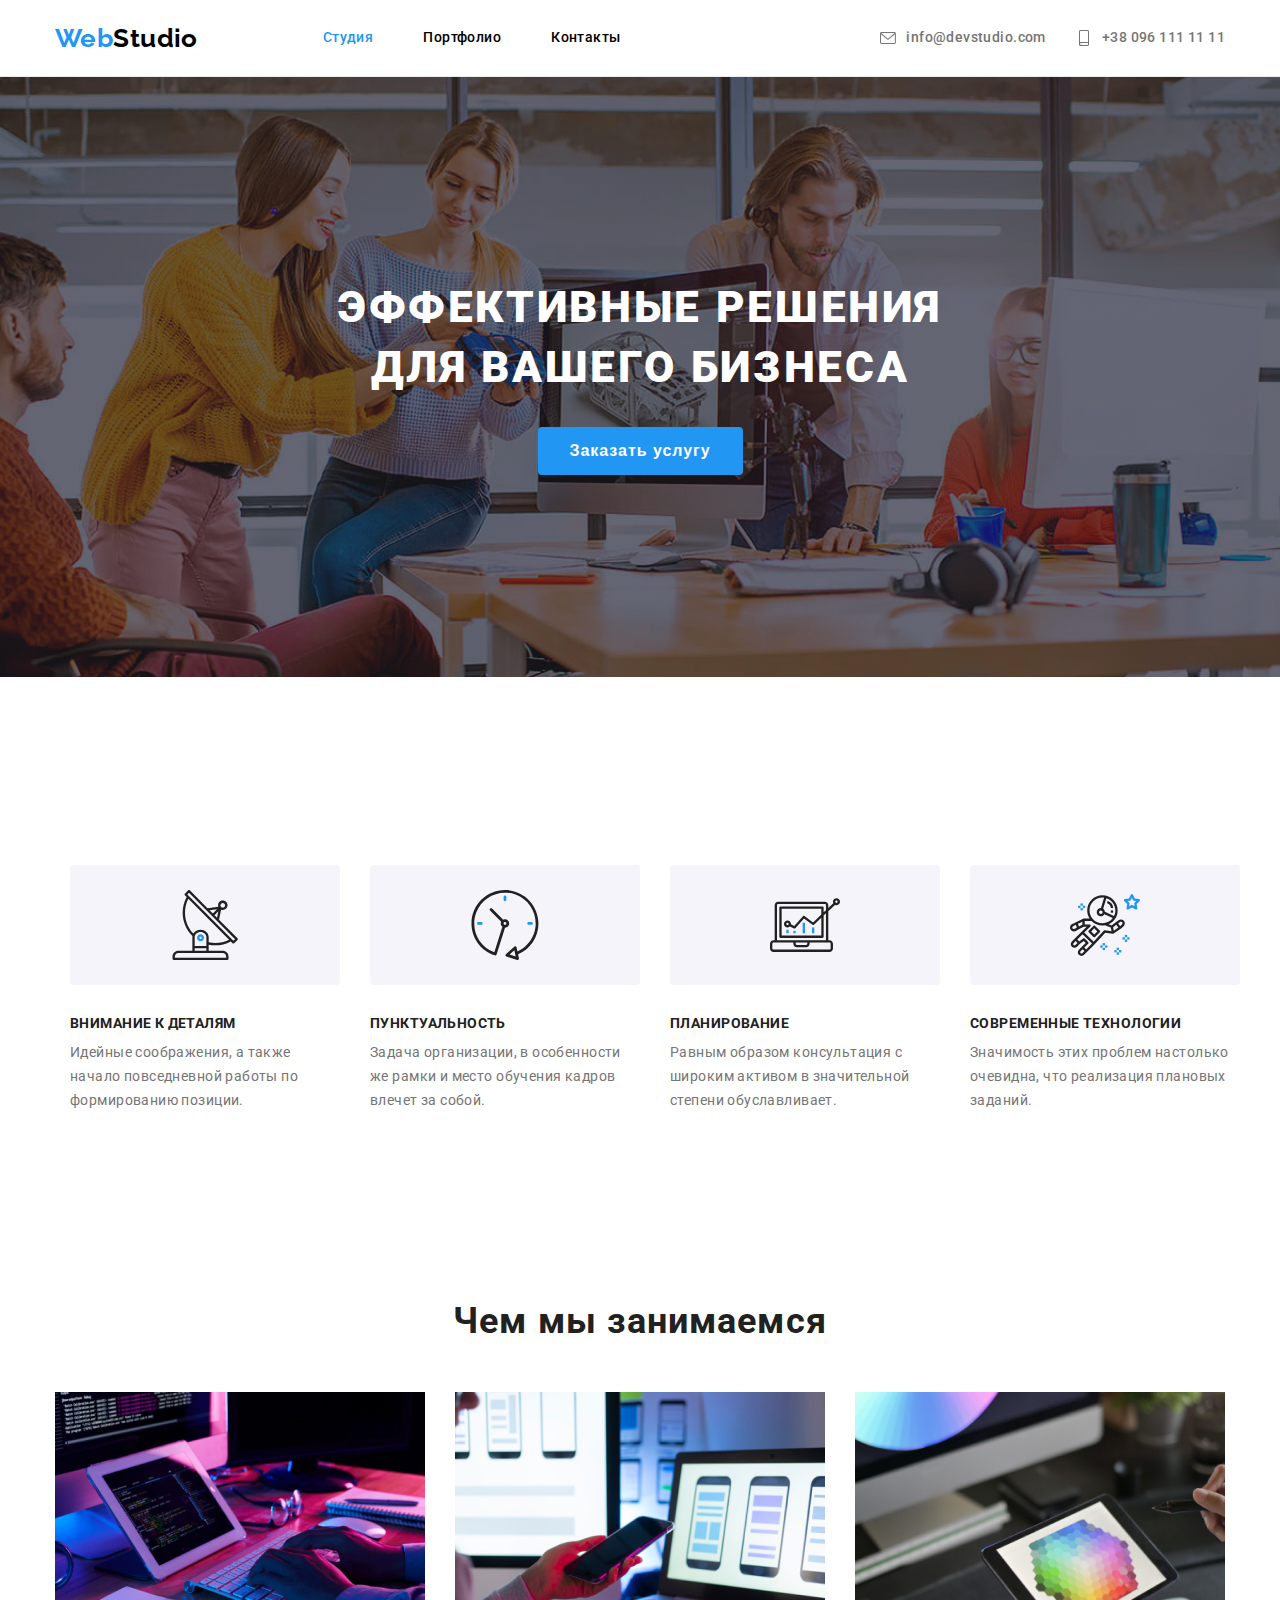
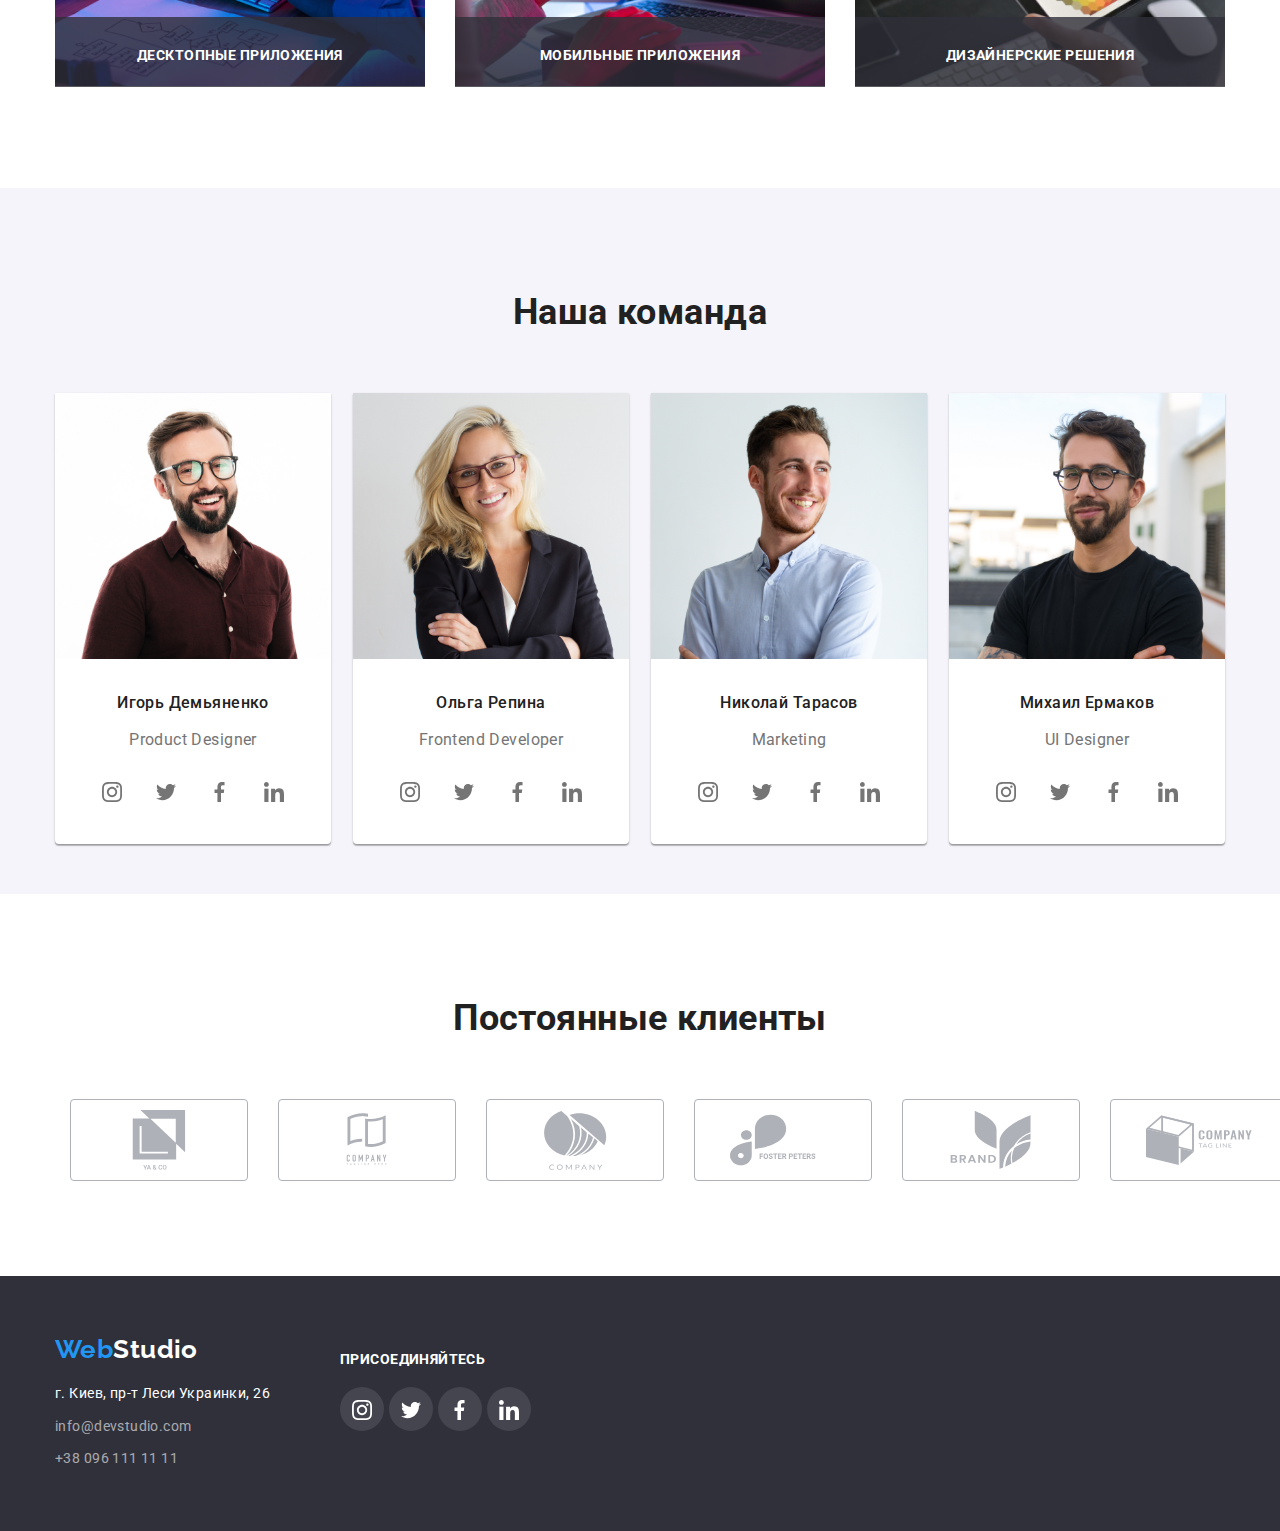
==== commit a95e25d6: "v1.2" ====
--- a/index.html
+++ b/index.html
@@ -21,7 +21,7 @@
             <nav class="header__nav">
                 <a class="logo" href="./index.html"><span class="logo__colored">Web</span>Studio</a>
                 <ul class="header__menu">
-                    <li class="header__menu-item" ><a class="header__menu-link" href="./index.html">Студия</a></li>
+                    <li class="header__menu-item" ><a class="header__menu-link selected" href="./index.html">Студия</a></li>
                     <li class="header__menu-item" ><a class="header__menu-link" href="./portfolio.html">Портфолио</a></li>
                     <li class="header__menu-item" ><a class="header__menu-link" href="">Контакты</a></li>
                 </ul>
--- a/css/styles.css
+++ b/css/styles.css
@@ -13,6 +13,19 @@
 a {
   text-decoration: none;
   color: black;
+}
+.selected {
+  color: var(--blue-color);
+}
+.selected::before {
+  /* хз как это делать, это как бы,
+  ну, на этом наши полномочия всё */
+  content: '';
+  background-color: var(--blue-color);
+  width: 100%;
+  height: 4px;
+  bottom: 5px;
+  /* не робе( */
 }
 .container {
 max-width: 1170px;
@@ -149,8 +162,8 @@
   position: absolute;
   width: 30px;
   height: 30px;
-  top: 30px;
-  right: 30px;
+  top: 8px;
+  right: 8px;
   border: 1px solid rgba(0, 0, 0, 0.1);
   border-radius: 50%;
 }
@@ -162,7 +175,7 @@
   height: 2px;
   top: 13px;
   right: 5px;
-  background-color: rgba(0, 0, 0, 0.1);
+  background-color: rgba(0, 0, 0, 1);
   transform: rotate(45deg);
 }
 
@@ -174,16 +187,12 @@
   height: 2px;
   top: 13px;
   right: 5px;
-  background-color: rgba(0, 0, 0, 0.1);
+  background-color: rgba(0, 0, 0, 1);
   transform: rotate(-45deg);
 }
 
 .modal-close:hover {
   background-color: var(--blue-color);
-}
-
-.modal-close-btn::after {
-  
 }
 /* WHAT WE DO */
 .what-we-do {
@@ -491,15 +500,6 @@
   margin-right: auto;
   overflow: hidden;
 }
-.box-item1 {background: url(../img/pf1.jpg);}
-.box-item2 {background: url(../img/pf2.jpg);}
-.box-item3 {background: url(../img/pf3.jpg);}
-.box-item4 {background: url(../img/pf4.jpg);}
-.box-item5 {background: url(../img/pf5.jpg);}
-.box-item6 {background: url(../img/pf6.jpg);}
-.box-item7 {background: url(../img/pf7.jpg);}
-.box-item8 {background: url(../img/pf8.jpg);}
-.box-item9 {background: url(../img/pf9.jpg);}
 
 .pf-item:hover .overlay {
   transform: translatey(0);
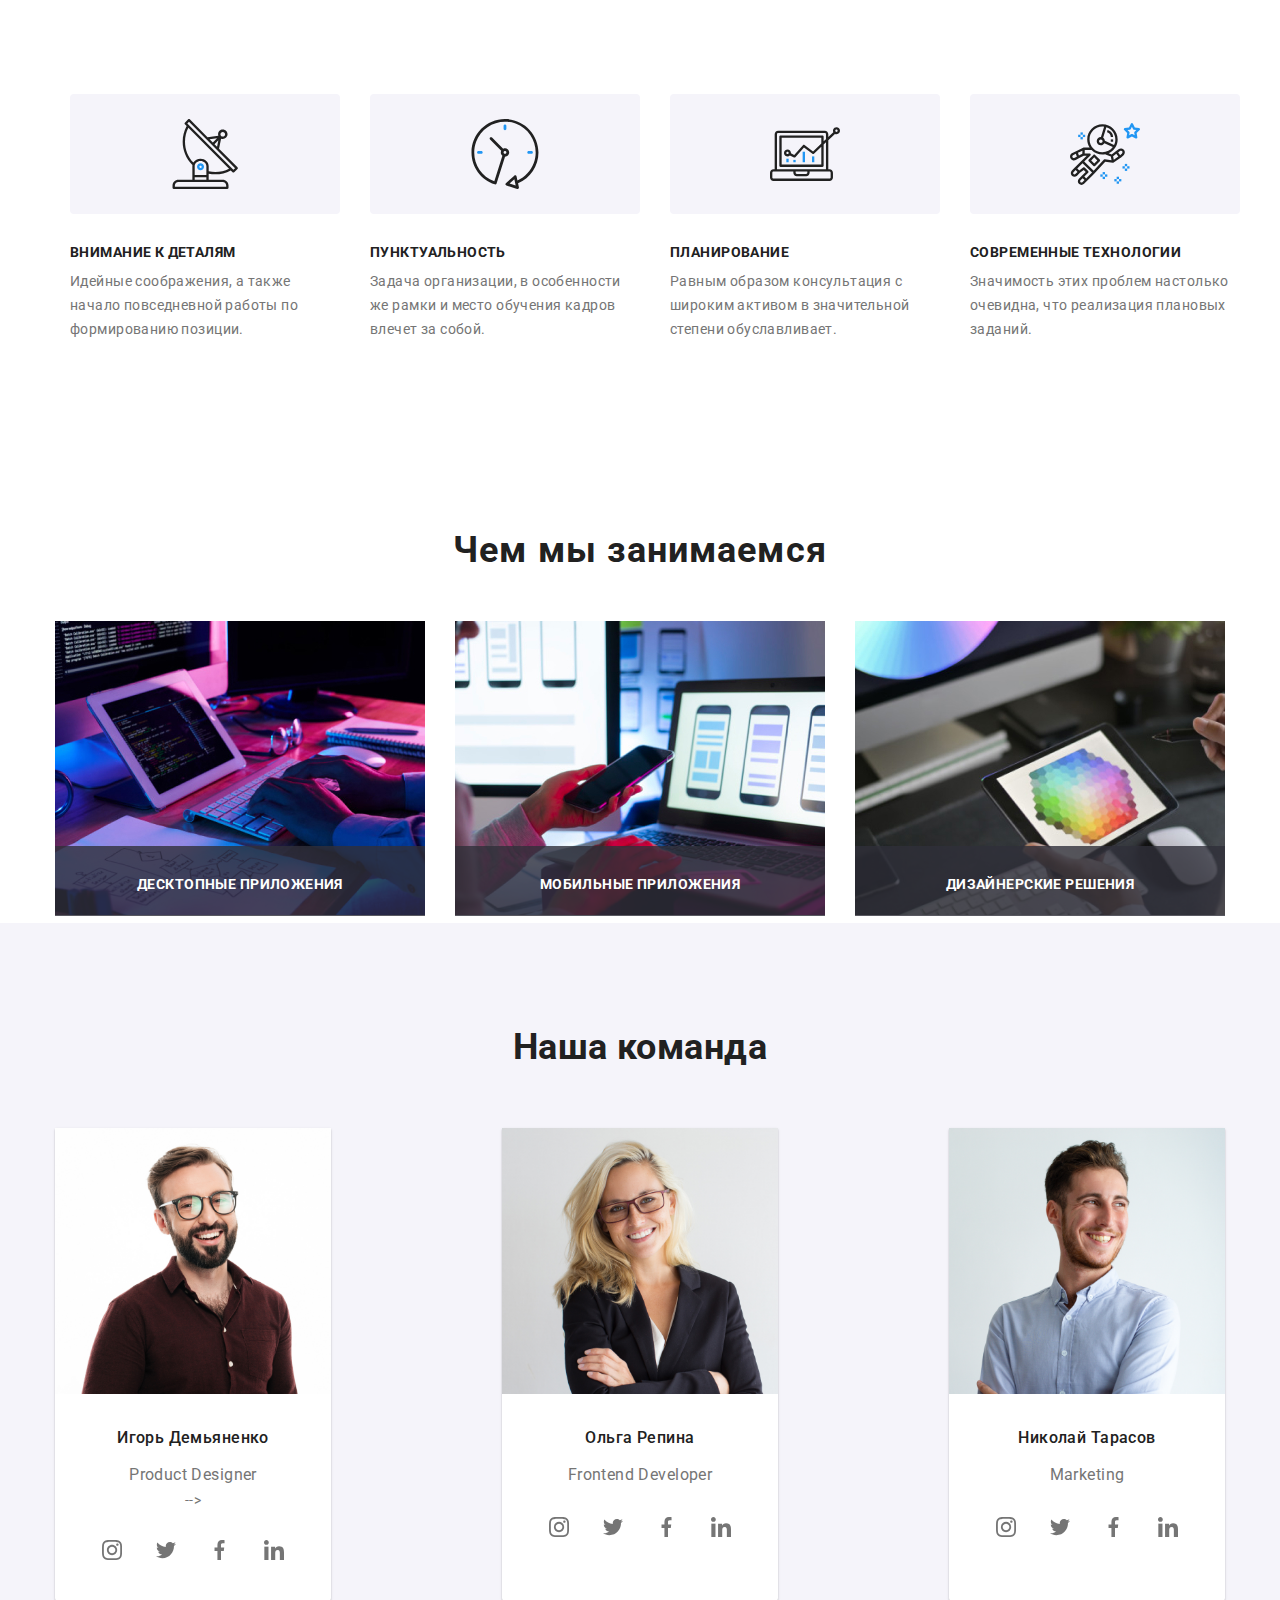
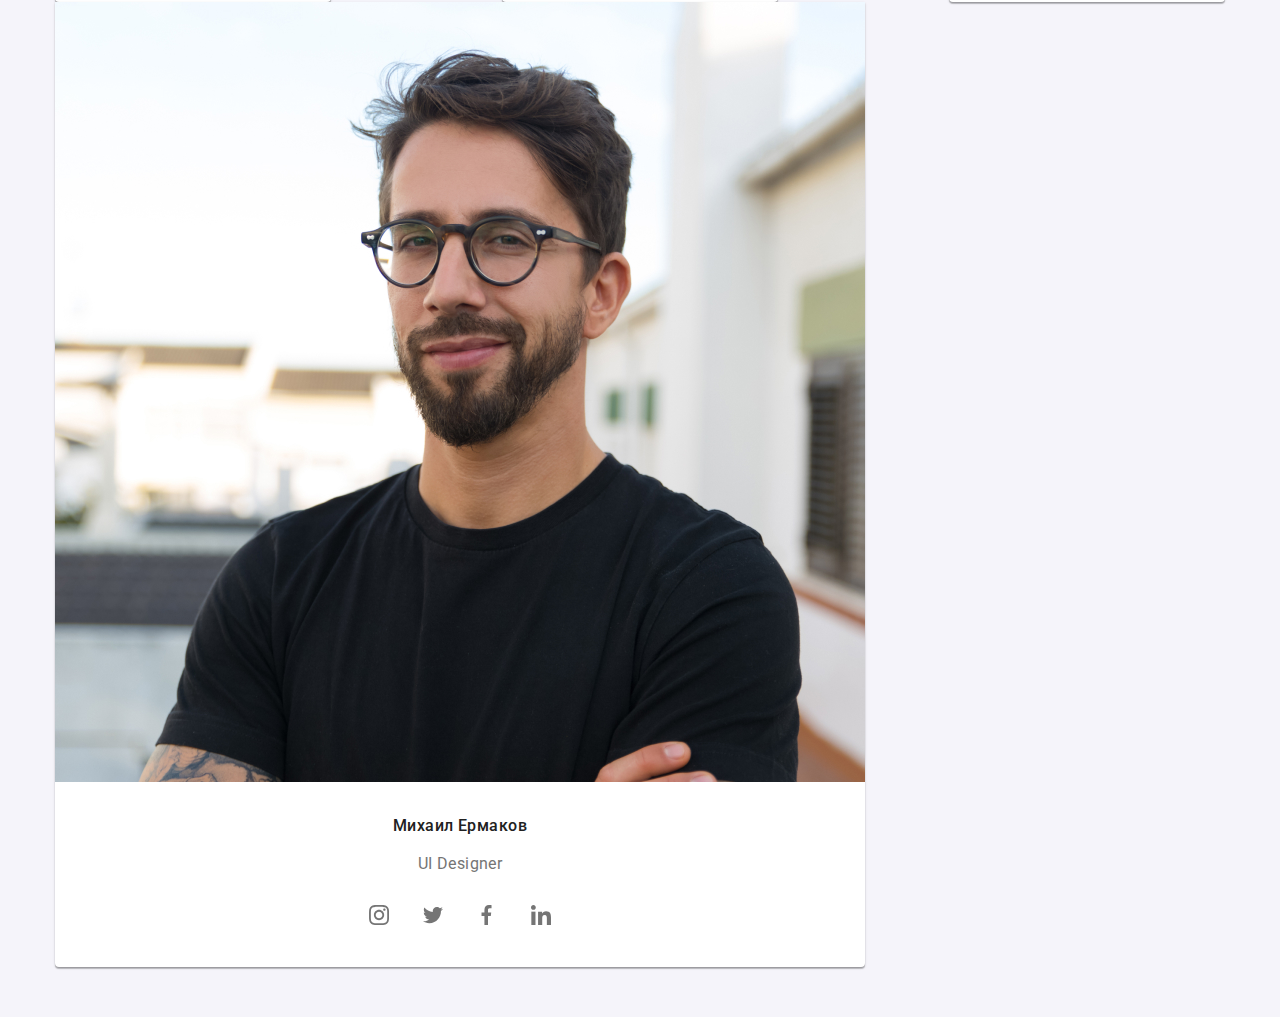
==== commit 36a606fd: "v1.1" ====
--- a/index.html
+++ b/index.html
@@ -1,22 +1,23 @@
 <!DOCTYPE html>
 <html lang="en">
-<head>
-    <meta charset="UTF-8">
-    <meta http-equiv="X-UA-Compatible" content="IE=edge">
-    <meta name="viewport" content="width=device-width, initial-scale=1.0">
+  <head>
+    <meta charset="UTF-8" />
+    <meta http-equiv="X-UA-Compatible" content="IE=edge" />
+    <meta name="viewport" content="width=device-width, initial-scale=1.0" />
     <title>KekStudio v2</title>
-    <link rel="preconnect" href="https://fonts.googleapis.com">
-    <link rel="preconnect" href="https://fonts.gstatic.com" crossorigin>
-    <link href="https://fonts.googleapis.com/css2?family=Raleway:wght@700&family=Roboto:wght@400;500;700;900&display=swap"
-        rel="stylesheet">
-    <link rel="stylesheet" href="./css/reset.css">
-    <link rel="stylesheet" href="./css/styles.css">
-</head>
-<body>
-
+    <link rel="preconnect" href="https://fonts.googleapis.com" />
+    <link rel="preconnect" href="https://fonts.gstatic.com" crossorigin />
+    <link
+      href="https://fonts.googleapis.com/css2?family=Raleway:wght@700&family=Roboto:wght@400;500;700;900&display=swap"
+      rel="stylesheet"
+    />
+    <link rel="stylesheet" href="./css/reset.css" />
+    <link rel="stylesheet" href="./css/styles.css" />
+  </head>
+  <body>
     <!-- HEADER -->
 
-    <header class="header">
+    <!-- <header class="header">
         <div class="header__container container">
             <nav class="header__nav">
                 <a class="logo" href="./index.html"><span class="logo__colored">Web</span>Studio</a>
@@ -35,248 +36,269 @@
                 </svg>+38 096 111 11 11</a></li>
             </ul>
         </div>
-    </header>
+    </header> -->
 
     <!-- SOLUTIONS FOR BUISNESS -->
 
-    <section class="solutions">
+    <!-- <section class="solutions">
         <div class="solutions__container">
             <h1 class="solutions__text">Эффективные решения для вашего бизнеса</h1>
             <button class="solutions__button" type="button" data-modal-open>Заказать услугу</button>
         </div>
-    </section>
+    </section> -->
 
     <!-- MODAL WNDW -->
 
-    <div class="backdrop is-hidden" data-modal>
+    <!-- <div class="backdrop is-hidden" data-modal>
         <div class="modal">
             <div class="modal-close" data-modal-close></div>
         </div>
-    </div>
+    </div> -->
 
     <!-- WHAT WE DO -->
 
-    <section class="what-we-do">
-        <div class="container">
-            <!-- 4 horizontal texts -->
-            <ul class="what-we-do">
-                <li class="what-we-do__item">
-                    <div class="what-we-do__item-pic">
-                        <svg class="what-we-do__svgs">
-                            <use href="./img/svgs/sprunk.svg#icon-Group1"></use>
-                        </svg>
-                    </div>
-                    <h3 class="what-we-do__header">Внимание к деталям</h3>
-                    <p>Идейные соображения, а также начало повседневной работы по формированию позиции.</p>
-                </li>
-                <li class="what-we-do__item">
-                    <div class="what-we-do__item-pic">
-                        <svg class="what-we-do__svgs">
-                            <use href="./img/svgs/sprunk.svg#icon-clock-11"></use>
-                        </svg>
-                    </div>
-                    <h3 class="what-we-do__header">Пунктуальность</h3>
-                    <p>Задача организации, в особенности же рамки и место обучения кадров влечет за собой.</p>
-                </li>
-                <li class="what-we-do__item">
-                    <div class="what-we-do__item-pic">
-                        <svg class="what-we-do__svgs">
-                            <use href="./img/svgs/sprunk.svg#icon-diagram-11"></use>
-                        </svg>
-                    </div>
-                    <h3 class="what-we-do__header">Планирование</h3>
-                    <p>Равным образом консультация с широким активом в значительной степени обуславливает.</p>
-                </li>
-                <li class="what-we-do__item">
-                    <div class="what-we-do__item-pic">
-                        <svg class="what-we-do__svgs">
-                            <use href="./img/svgs/sprunk.svg#icon-astronaut-11"></use>
-                        </svg>
-                    </div>
-                    <h3 class="what-we-do__header">Современные технологии</h3>
-                    <p>Значимость этих проблем настолько очевидна, что реализация плановых заданий.</p>
-                </li>
-            </ul>
-            <!-- what we do text -->
-            <h2 class="what-we-do__main-header">Чем мы занимаемся</h2>
-            <!-- 3 pics -->
-            <ul class="what-we-do__pics">
-                <li class="what-we-do__pics-item">
-                    <img src="./img/pics1.jpg" alt="pic" width="370">
-                    <div class="what-we-do__pics-text">Десктопные приложения</div></li>
-                <li class="what-we-do__pics-item">
-                    <img src="./img/pics2.jpg" alt="pic!" width="370">
-                    <div class="what-we-do__pics-text">Мобильные приложения</div></li>
-                <li class="what-we-do__pics-item">
-                    <img src="./img/pics3.jpg" alt="r u rly read this7" width="370">
-                    <div class="what-we-do__pics-text">Дизайнерские решения</div></li>
-            </ul>
-        </div>
+    <section class="hat-we-do">
+      <div class="container">
+        <!-- 4 horizontal texts -->
+        <ul class="what-we-do">
+          <li class="what-we-do__item">
+            <div class="what-we-do__item-pic">
+              <svg class="what-we-do__svgs">
+                <use href="./img/svgs/sprunk.svg#icon-Group1"></use>
+              </svg>
+            </div>
+            <h3 class="what-we-do__header">Внимание к деталям</h3>
+            <p>
+              Идейные соображения, а также начало повседневной работы по
+              формированию позиции.
+            </p>
+          </li>
+          <li class="what-we-do__item">
+            <div class="what-we-do__item-pic">
+              <svg class="what-we-do__svgs">
+                <use href="./img/svgs/sprunk.svg#icon-clock-11"></use>
+              </svg>
+            </div>
+            <h3 class="what-we-do__header">Пунктуальность</h3>
+            <p>
+              Задача организации, в особенности же рамки и место обучения кадров
+              влечет за собой.
+            </p>
+          </li>
+          <li class="what-we-do__item">
+            <div class="what-we-do__item-pic">
+              <svg class="what-we-do__svgs">
+                <use href="./img/svgs/sprunk.svg#icon-diagram-11"></use>
+              </svg>
+            </div>
+            <h3 class="what-we-do__header">Планирование</h3>
+            <p>
+              Равным образом консультация с широким активом в значительной
+              степени обуславливает.
+            </p>
+          </li>
+          <li class="what-we-do__item">
+            <div class="what-we-do__item-pic">
+              <svg class="what-we-do__svgs">
+                <use href="./img/svgs/sprunk.svg#icon-astronaut-11"></use>
+              </svg>
+            </div>
+            <h3 class="what-we-do__header">Современные технологии</h3>
+            <p>
+              Значимость этих проблем настолько очевидна, что реализация
+              плановых заданий.
+            </p>
+          </li>
+        </ul>
+        <!-- what we do text -->
+        <h2 class="what-we-do__main-header">Чем мы занимаемся</h2>
+        <!-- 3 pics -->
+        <ul class="what-we-do__pics">
+          <li class="what-we-do__pics-item">
+            <img src="./img/pics1.jpg" alt="pic" width="370" />
+            <div class="what-we-do__pics-text">Десктопные приложения</div>
+          </li>
+          <li class="what-we-do__pics-item">
+            <img src="./img/pics2.jpg" alt="pic!" width="370" />
+            <div class="what-we-do__pics-text">Мобильные приложения</div>
+          </li>
+          <li class="what-we-do__pics-item">
+            <img src="./img/pics3.jpg" alt="r u rly read this7" width="370" />
+            <div class="what-we-do__pics-text">Дизайнерские решения</div>
+          </li>
+        </ul>
+      </div>
     </section>
 
     <!-- DREAM TEAM -->
 
     <section class="dream-team">
-        <div class="container">
-            <h2 class="dream-team__main-header">Наша команда</h2>
-            <ul class="dream-team__bobs">
-                <li class="dream-team__bobs-item" >
-                    <img src="./img/bob1.jpg" width="276" alt="kek">
-                    <div class="dream-team__bobs-text">   
-                        <p class="dream-team__bobs-header">Игорь Демьяненко</p>
-                        <p class="dream-team__bobs-work">Product Designer</p>
-                        <!-- social links list -->
-                    <ul class="social-list">
-                        <li class="social-list__item">
-                            <a class="social-list__link" href="#">
-                                <svg class="social-list__icon">
-                                    <use href="./img/svgs/sprunk.svg#icon-instagram"></use>
-                                </svg>
-                            </a>
-                        </li>
-                        <li class="social-list__item">
-                            <a href="#" class="social-list__link">
-                                <svg class="social-list__icon">
-                                    <use href="./img/svgs/sprunk.svg#icon-twitter"></use>
-                                </svg>
-                            </a>
-                        </li>
-                        <li class="social-list__item">
-                            <a href="#" class="social-list__link">
-                                <svg class="social-list__icon">
-                                    <use href="./img/svgs/sprunk.svg#icon-fbook"></use>
-                                </svg>
-                            </a>
-                        </li>
-                        <li class="social-list__item">
-                            <a href="#" class="social-list__link">
-                                <svg class="social-list__icon">
-                                    <use href="./img/svgs/sprunk.svg#icon-linkedin"></use>
-                                </svg>
-                            </a>
-                        </li>
-                    </ul>
-                    </div>
-                </li>
-                <li class="dream-team__bobs-item" >
-                    <img src="./img/bob2.jpg" width="276" alt="heh">
-                    <div class="dream-team__bobs-text">
-                    <p class="dream-team__bobs-header">Ольга Репина</p>
-                    <p class="dream-team__bobs-work">Frontend Developer</p>
-                    <!-- social links list -->
-                    <ul class="social-list">
-                        <li class="social-list__item">
-                            <a class="social-list__link" href="#">
-                                <svg class="social-list__icon">
-                                    <use href="./img/svgs/sprunk.svg#icon-instagram"></use>
-                                </svg>
-                            </a>
-                        </li>
-                        <li class="social-list__item">
-                            <a href="#" class="social-list__link">
-                                <svg class="social-list__icon">
-                                    <use href="./img/svgs/sprunk.svg#icon-twitter"></use>
-                                </svg>
-                            </a>
-                        </li>
-                        <li class="social-list__item">
-                            <a href="#" class="social-list__link">
-                                <svg class="social-list__icon">
-                                    <use href="./img/svgs/sprunk.svg#icon-fbook"></use>
-                                </svg>
-                            </a>
-                        </li>
-                        <li class="social-list__item">
-                            <a href="#" class="social-list__link">
-                                <svg class="social-list__icon">
-                                    <use href="./img/svgs/sprunk.svg#icon-linkedin"></use>
-                                </svg>
-                            </a>
-                        </li>
-                    </ul>
-                    </div>
-                </li>
-                <li class="dream-team__bobs-item" >
-                    <img src="./img/bob3.jpg" width="276" alt="mm">
-                    <div class="dream-team__bobs-text">
-                    <p class="dream-team__bobs-header">Николай Тарасов</p>
-                    <p class="dream-team__bobs-work">Marketing</p>
-                    <!-- social links list -->
-                    <ul class="social-list">
-                        <li class="social-list__item">
-                            <a class="social-list__link" href="#">
-                                <svg class="social-list__icon">
-                                    <use href="./img/svgs/sprunk.svg#icon-instagram"></use>
-                                </svg>
-                            </a>
-                        </li>
-                        <li class="social-list__item">
-                            <a href="#" class="social-list__link">
-                                <svg class="social-list__icon">
-                                    <use href="./img/svgs/sprunk.svg#icon-twitter"></use>
-                                </svg>
-                            </a>
-                        </li>
-                        <li class="social-list__item">
-                            <a href="#" class="social-list__link">
-                                <svg class="social-list__icon">
-                                    <use href="./img/svgs/sprunk.svg#icon-fbook"></use>
-                                </svg>
-                            </a>
-                        </li>
-                        <li class="social-list__item">
-                            <a href="#" class="social-list__link">
-                                <svg class="social-list__icon">
-                                    <use href="./img/svgs/sprunk.svg#icon-linkedin"></use>
-                                </svg>
-                            </a>
-                        </li>
-                    </ul>
-                    </div>
-                </li>
-                <li class="dream-team__bobs-item" >
-                    <img src="./img/bob4.jpg" width="276" alt="no">
-                    <div class="dream-team__bobs-text">
-                    <p class="dream-team__bobs-header">Михаил Ермаков</p>
-                    <p class="dream-team__bobs-work">UI Designer</p>
-                    <!-- social links list -->
-                    <ul class="social-list">
-                        <li class="social-list__item">
-                            <a class="social-list__link" href="#">
-                                <svg class="social-list__icon">
-                                    <use href="./img/svgs/sprunk.svg#icon-instagram"></use>
-                                </svg>
-                            </a>
-                        </li>
-                        <li class="social-list__item">
-                            <a href="#" class="social-list__link">
-                                <svg class="social-list__icon">
-                                    <use href="./img/svgs/sprunk.svg#icon-twitter"></use>
-                                </svg>
-                            </a>
-                        </li>
-                        <li class="social-list__item">
-                            <a href="#" class="social-list__link">
-                                <svg class="social-list__icon">
-                                    <use href="./img/svgs/sprunk.svg#icon-fbook"></use>
-                                </svg>
-                            </a>
-                        </li>
-                        <li class="social-list__item">
-                            <a href="#" class="social-list__link">
-                                <svg class="social-list__icon">
-                                    <use href="./img/svgs/sprunk.svg#icon-linkedin"></use>
-                                </svg>
-                            </a>
-                        </li>
-                    </ul>
-                    </div>
-                </li>
-            </ul>
-        </div>
+      <div class="container">
+        <h2 class="dream-team__main-header">Наша команда</h2>
+        <ul class="dream-team__bobs">
+          <li class="dream-team__bobs-item">
+            <img src="./img/bob1.jpg" width="276" alt="kek" />
+            <div class="dream-team__bobs-text">
+              <p class="dream-team__bobs-header">Игорь Демьяненко</p>
+              <p class="dream-team__bobs-work">Product Designer</p>
+              -->
+              <!-- social links list -->
+              <ul class="social-list">
+                <li class="social-list__item">
+                  <a class="social-list__link" href="#">
+                    <svg class="social-list__icon">
+                      <use href="./img/svgs/sprunk.svg#icon-instagram"></use>
+                    </svg>
+                  </a>
+                </li>
+                <li class="social-list__item">
+                  <a href="#" class="social-list__link">
+                    <svg class="social-list__icon">
+                      <use href="./img/svgs/sprunk.svg#icon-twitter"></use>
+                    </svg>
+                  </a>
+                </li>
+                <li class="social-list__item">
+                  <a href="#" class="social-list__link">
+                    <svg class="social-list__icon">
+                      <use href="./img/svgs/sprunk.svg#icon-fbook"></use>
+                    </svg>
+                  </a>
+                </li>
+                <li class="social-list__item">
+                  <a href="#" class="social-list__link">
+                    <svg class="social-list__icon">
+                      <use href="./img/svgs/sprunk.svg#icon-linkedin"></use>
+                    </svg>
+                  </a>
+                </li>
+              </ul>
+            </div>
+          </li>
+          <li class="dream-team__bobs-item">
+            <img src="./img/bob2.jpg" width="276" alt="heh" />
+            <div class="dream-team__bobs-text">
+              <p class="dream-team__bobs-header">Ольга Репина</p>
+              <p class="dream-team__bobs-work">Frontend Developer</p>
+              <!-- social links list -->
+              <ul class="social-list">
+                <li class="social-list__item">
+                  <a class="social-list__link" href="#">
+                    <svg class="social-list__icon">
+                      <use href="./img/svgs/sprunk.svg#icon-instagram"></use>
+                    </svg>
+                  </a>
+                </li>
+                <li class="social-list__item">
+                  <a href="#" class="social-list__link">
+                    <svg class="social-list__icon">
+                      <use href="./img/svgs/sprunk.svg#icon-twitter"></use>
+                    </svg>
+                  </a>
+                </li>
+                <li class="social-list__item">
+                  <a href="#" class="social-list__link">
+                    <svg class="social-list__icon">
+                      <use href="./img/svgs/sprunk.svg#icon-fbook"></use>
+                    </svg>
+                  </a>
+                </li>
+                <li class="social-list__item">
+                  <a href="#" class="social-list__link">
+                    <svg class="social-list__icon">
+                      <use href="./img/svgs/sprunk.svg#icon-linkedin"></use>
+                    </svg>
+                  </a>
+                </li>
+              </ul>
+            </div>
+          </li>
+          <li class="dream-team__bobs-item">
+            <img src="./img/bob3.jpg" width="276" alt="mm" />
+            <div class="dream-team__bobs-text">
+              <p class="dream-team__bobs-header">Николай Тарасов</p>
+              <p class="dream-team__bobs-work">Marketing</p>
+              <!-- social links list -->
+              <ul class="social-list">
+                <li class="social-list__item">
+                  <a class="social-list__link" href="#">
+                    <svg class="social-list__icon">
+                      <use href="./img/svgs/sprunk.svg#icon-instagram"></use>
+                    </svg>
+                  </a>
+                </li>
+                <li class="social-list__item">
+                  <a href="#" class="social-list__link">
+                    <svg class="social-list__icon">
+                      <use href="./img/svgs/sprunk.svg#icon-twitter"></use>
+                    </svg>
+                  </a>
+                </li>
+                <li class="social-list__item">
+                  <a href="#" class="social-list__link">
+                    <svg class="social-list__icon">
+                      <use href="./img/svgs/sprunk.svg#icon-fbook"></use>
+                    </svg>
+                  </a>
+                </li>
+                <li class="social-list__item">
+                  <a href="#" class="social-list__link">
+                    <svg class="social-list__icon">
+                      <use href="./img/svgs/sprunk.svg#icon-linkedin"></use>
+                    </svg>
+                  </a>
+                </li>
+              </ul>
+            </div>
+          </li>
+          <li class="dream-team__bobs-item">
+            <img
+              class="dream-team__bobs-img"
+              src="./img/bob4.jpg"
+              width="100%"
+              alt="no"
+            />
+            <div class="dream-team__bobs-text">
+              <p class="dream-team__bobs-header">Михаил Ермаков</p>
+              <p class="dream-team__bobs-work">UI Designer</p>
+              <!-- social links list -->
+              <ul class="social-list">
+                <li class="social-list__item">
+                  <a class="social-list__link" href="#">
+                    <svg class="social-list__icon">
+                      <use href="./img/svgs/sprunk.svg#icon-instagram"></use>
+                    </svg>
+                  </a>
+                </li>
+                <li class="social-list__item">
+                  <a href="#" class="social-list__link">
+                    <svg class="social-list__icon">
+                      <use href="./img/svgs/sprunk.svg#icon-twitter"></use>
+                    </svg>
+                  </a>
+                </li>
+                <li class="social-list__item">
+                  <a href="#" class="social-list__link">
+                    <svg class="social-list__icon">
+                      <use href="./img/svgs/sprunk.svg#icon-fbook"></use>
+                    </svg>
+                  </a>
+                </li>
+                <li class="social-list__item">
+                  <a href="#" class="social-list__link">
+                    <svg class="social-list__icon">
+                      <use href="./img/svgs/sprunk.svg#icon-linkedin"></use>
+                    </svg>
+                  </a>
+                </li>
+              </ul>
+            </div>
+          </li>
+        </ul>
+      </div>
     </section>
     <!-- CLIENTS -->
-    <section>
+    <!-- <section>
         <div class="container">
             <h2 class="clients__header">Постоянные клиенты</h2>
             <ul class="clients__list">
@@ -312,9 +334,9 @@
                 </li>
             </ul>
         </div>
-    </section>
+    </section> -->
     <!-- FOOTER -->
-    <footer class="footer">
+    <!-- <footer class="footer">
         <div class="container _footer">
             <div class="footer__adress">
                 <a class="logo white" href="./index.html"><span class="logo__colored">Web</span>Studio</a>
@@ -322,9 +344,9 @@
                 <a class="email ending" href="mailto:info@devstudio.com">info@devstudio.com</a>
                 <a class="email" href="callto:380961111111">+38 096 111 11 11</a>
             </div>
-            <div class="footer__socials">
-                <!-- social links list -->
-                <p class="footer__text">присоединяйтесь</p>
+            <div class="footer__socials"> -->
+    <!-- social links list -->
+    <!-- <p class="footer__text">присоединяйтесь</p>
                 <ul class="socials-footer">
                     <li class="socials-footer__item">
                         <a href="#" class="socials-footer__link">
@@ -360,4 +382,6 @@
     </footer>
     <script src="./js/modal.js"></script>
 </body>
-</html>+</html> -->
+  </body>
+</html>
--- a/css/styles.css
+++ b/css/styles.css
@@ -20,7 +20,7 @@
 .selected::before {
   /* хз как это делать, это как бы,
   ну, на этом наши полномочия всё */
-  content: '';
+  content: "";
   background-color: var(--blue-color);
   width: 100%;
   height: 4px;
@@ -28,8 +28,8 @@
   /* не робе( */
 }
 .container {
-max-width: 1170px;
-margin: 0 auto;
+  max-width: 1170px;
+  margin: 0 auto;
 }
 .header {
   padding: 25px 0;
@@ -91,7 +91,7 @@
   color: var(--blue-color);
 }
 .header__address-link:hover .header__address-icon {
-  fill: var(--blue-color)
+  fill: var(--blue-color);
 }
 .header__address-icon {
   width: 16px;
@@ -99,14 +99,15 @@
   display: inline;
   margin-right: 10px;
   transition: 0.5s;
-  fill: var(--gray-color)
+  fill: var(--gray-color);
 }
 /* SOLUTIONS FOR BUISNESS */
 .solutions {
   display: flex;
   justify-content: center;
   height: 600px;
-  background: linear-gradient(rgba(47, 48, 58, 0.4), rgba(47, 48, 58, 0.4)), url(../img/bgi.jpg) center/cover no-repeat ;
+  background: linear-gradient(rgba(47, 48, 58, 0.4), rgba(47, 48, 58, 0.4)),
+    url(../img/bgi.jpg) center/cover no-repeat;
   background-color: rgba(0, 0, 0, 0.1);
   padding: 200px 0;
 }
@@ -156,7 +157,6 @@
   width: 528px;
   padding: 40px;
   background-color: #fff;
-  
 }
 .modal-close {
   position: absolute;
@@ -168,7 +168,7 @@
   border-radius: 50%;
 }
 .modal-close::before {
-  content: '';
+  content: "";
   display: inline-block;
   position: absolute;
   width: 18px;
@@ -180,7 +180,7 @@
 }
 
 .modal-close::after {
-  content: '';
+  content: "";
   display: inline-block;
   position: absolute;
   width: 18px;
@@ -198,28 +198,35 @@
 .what-we-do {
   padding: 94px 0;
 }
+/* here it goes */
+
 /* 4 hor texts */
+
 .what-we-do {
   display: flex;
   justify-content: space-between;
-}
+  /* background-color: red; */
+}
+
 .what-we-do__item {
   max-width: 270px;
   margin: 0 15px;
 }
+
 .what-we-do__item-pic {
-  width: 270px;
+  width: 100%;
   height: 120px;
   border-radius: 4px;
-  background-color: #F5F4FA;
+  background-color: #f5f4fa;
   display: flex;
   justify-content: center;
   align-items: center;
   margin-bottom: 30px;
-  }
+}
+
 .what-we-do__svgs {
   height: 70px;
-  }
+}
 .icon {
   display: inline-block;
   width: 70px;
@@ -343,7 +350,46 @@
   fill: white;
 }
 
-
+@media (max-width: 480px) {
+  .what-we-do {
+    /* background-color: #2196f3; */
+    flex-direction: column;
+  }
+  .what-we-do__item {
+    max-width: 480px;
+    margin-bottom: 15px;
+  }
+  .what-we-do__main-header {
+    display: none;
+  }
+  .what-we-do__pics {
+    display: none;
+  }
+  .dream-team__bobs {
+    max-width: 480px;
+  }
+  .dream-team__bobs-item {
+    width: 100%;
+    margin: 20px;
+  }
+}
+
+@media (min-width: 481px) and (max-width: 1170px) {
+  .what-we-do {
+    flex-direction: row;
+    flex-wrap: wrap;
+  }
+  .what-we-do__item {
+    max-width: calc(50vw - 30px);
+    margin-bottom: 15px;
+  }
+  .what-we-do__main-header {
+    display: none;
+  }
+  .what-we-do__pics {
+    display: none;
+  }
+}
 
 /* CLIENTS */
 
@@ -368,11 +414,11 @@
 .clients__icon {
   height: 60px;
   width: 106px;
-  border: 1px solid #AFB1B8;
+  border: 1px solid #afb1b8;
   border-radius: 4px;
   padding: 10px 35px;
   margin: 0 15px;
-  fill: #AFB1B8;
+  fill: #afb1b8;
   transition: 0.5s;
 }
 .clients__icon:hover {
@@ -392,14 +438,13 @@
   display: flex;
   flex-direction: column;
   justify-content: space-between;
-
 }
 .address {
   margin-top: 20px;
   color: white;
 }
 .email {
-  color:  #FFFFFF99;
+  color: #ffffff99;
 }
 .ending {
   margin: 9px 0;
@@ -415,12 +460,11 @@
   line-height: 16px;
   letter-spacing: 0.03em;
   text-transform: uppercase;
-  color: #FFFFFF;
+  color: #ffffff;
   margin-bottom: 20px;
 }
 .socials-footer {
   display: flex;
-  
 }
 .socials-footer__item {
   display: flex;
@@ -467,11 +511,11 @@
   transition: 0.5s;
   font-weight: 700;
   font-size: 16px;
-  box-shadow: 0px 3px 1px rgba(0, 0, 0, 0.1),
-  0px 1px 2px rgba(0, 0, 0, 0.08),
-  0px 2px 2px rgba(0, 0, 0, 0.12);
-}
-.pf-button:hover, .pf-button:focus {
+  box-shadow: 0px 3px 1px rgba(0, 0, 0, 0.1), 0px 1px 2px rgba(0, 0, 0, 0.08),
+    0px 2px 2px rgba(0, 0, 0, 0.12);
+}
+.pf-button:hover,
+.pf-button:focus {
   background-color: var(--blue-color);
   color: #f5f4fa;
 }
@@ -486,10 +530,7 @@
   box-sizing: border-box;
   margin: 15px 0;
   transition: 250ms;
-  transition-timing-function: cubic-bezier(0.4,
-  0,
-  0.2,
-  1);
+  transition-timing-function: cubic-bezier(0.4, 0, 0.2, 1);
 }
 
 .box {
@@ -505,9 +546,8 @@
   transform: translatey(0);
 }
 .pf-item:hover {
-  box-shadow: 0px 1px 1px rgba(0, 0, 0, 0.12),
-  0px 4px 4px rgba(0, 0, 0, 0.06),
-  1px 4px 6px rgba(0, 0, 0, 0.16);
+  box-shadow: 0px 1px 1px rgba(0, 0, 0, 0.12), 0px 4px 4px rgba(0, 0, 0, 0.06),
+    1px 4px 6px rgba(0, 0, 0, 0.16);
 }
 .overlay {
   font-size: 18px;
@@ -522,10 +562,9 @@
   background-color: rgba(33, 150, 243, 0.9);
   transform: translatey(+100%);
   transition: transform 250ms ease;
-
-}
-
-.overlay>p {
+}
+
+.overlay > p {
   color: #fff;
   padding: 10px;
   margin: 0;
